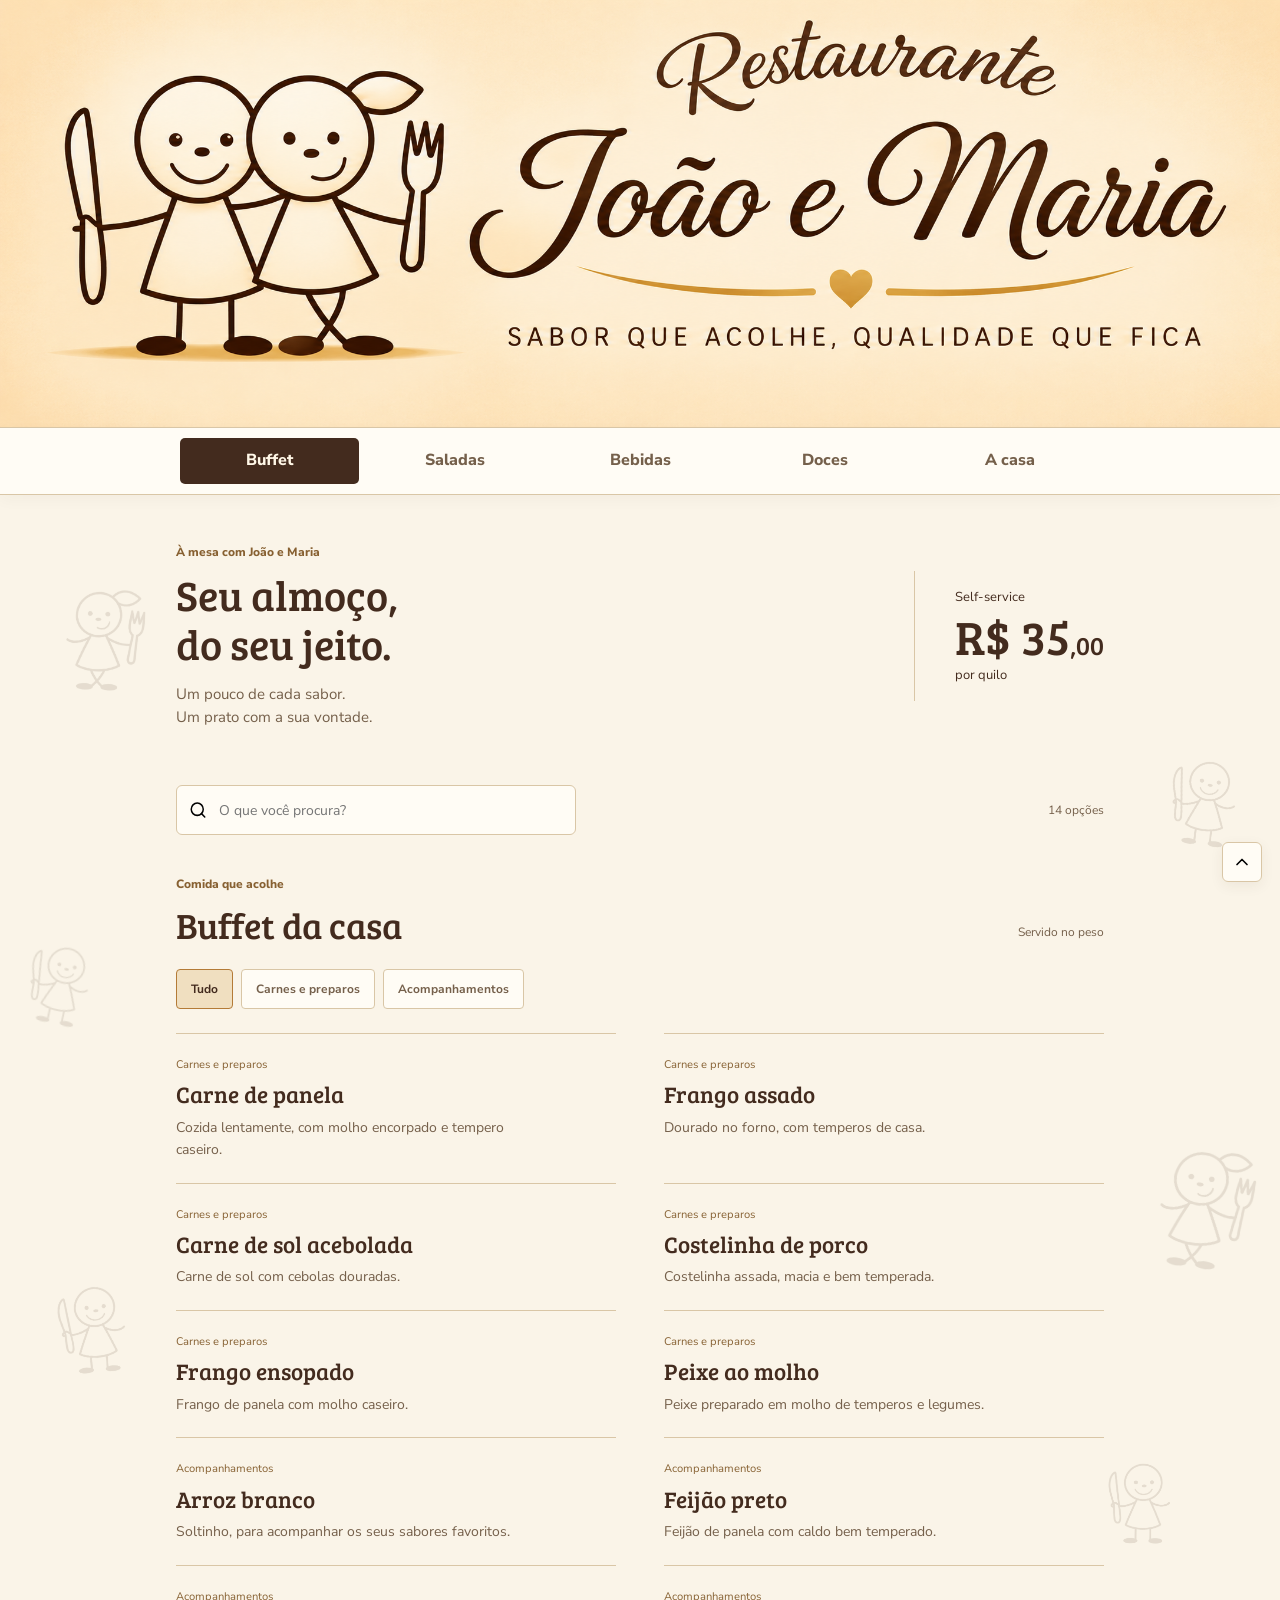
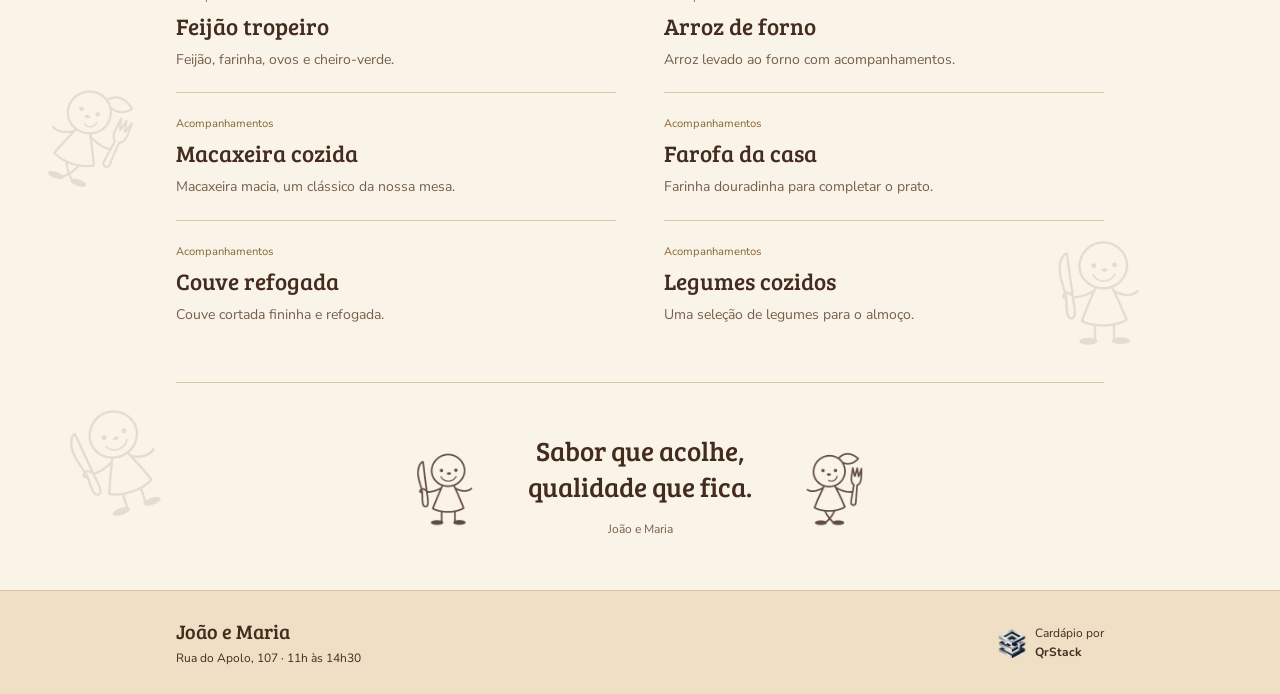
==== index.html @ 661ddd2e "Replace badge hero with full-bleed horizontal brand artwork" ====
<!doctype html>
<html lang="pt-BR">
<head>
  <meta charset="UTF-8"><meta name="viewport" content="width=device-width, initial-scale=1">
  <meta name="theme-color" content="#f6e8ce"><meta name="robots" content="noindex,nofollow">
  <title>João e Maria · Cardápio</title>
  <meta name="description" content="Restaurante João e Maria. Self-service por quilo na Rua do Apolo, 107. Das 11h às 14h30.">
  <link rel="preconnect" href="https://fonts.googleapis.com"><link rel="preconnect" href="https://fonts.gstatic.com" crossorigin>
  <link href="https://fonts.googleapis.com/css2?family=Bree+Serif&family=Nunito+Sans:wght@400;600;700;800&display=swap" rel="stylesheet">
  <link rel="stylesheet" href="styles.css?v=3"><script src="script.js?v=2" defer></script>
</head>
<body>
  <a class="skip" href="#menu">Ir para o cardápio</a>
  <div id="characters" aria-hidden="true"></div>
  <header class="hero" id="inicio">
    <img class="hero-logo" src="assets/hero-horizontal.png" alt="Restaurante João e Maria — Sabor que acolhe, qualidade que fica" width="2172" height="724" fetchpriority="high">
    <h1 class="sr-only">Restaurante João e Maria</h1>
  </header>
  <nav class="menu-nav" aria-label="Cardápio"><div class="nav-inner" role="tablist" aria-label="Categorias">
    <button id="tab-buffet" role="tab" aria-selected="true" aria-controls="panel-buffet" data-tab="buffet">Buffet</button>
    <button id="tab-saladas" role="tab" aria-selected="false" aria-controls="panel-saladas" tabindex="-1" data-tab="saladas">Saladas</button>
    <button id="tab-bebidas" role="tab" aria-selected="false" aria-controls="panel-bebidas" tabindex="-1" data-tab="bebidas">Bebidas</button>
    <button id="tab-doces" role="tab" aria-selected="false" aria-controls="panel-doces" tabindex="-1" data-tab="doces">Doces</button>
    <button id="tab-casa" role="tab" aria-selected="false" aria-controls="panel-casa" tabindex="-1" data-tab="casa">A casa</button>
  </div></nav>
  <main id="menu" tabindex="-1">
    <div class="menu-intro"><div><p class="small-label">À mesa com João e Maria</p><h2>Seu almoço,<br>do seu jeito.</h2><p>Um pouco de cada sabor.<br>Um prato com a sua vontade.</p></div><div class="price"><span>Self-service</span><strong>R$ 35<span>,00</span></strong><span>por quilo</span></div></div>
    <div class="search-row"><label class="search"><img src="assets/icons/search.svg" alt="" width="20" height="20"><input id="search" type="search" placeholder="O que você procura?" aria-label="Buscar pratos no cardápio" autocomplete="off"><button id="clear-search" aria-label="Limpar busca" title="Limpar busca" hidden><img src="assets/icons/x.svg" alt="" width="18" height="18"></button></label><span id="result-count" aria-live="polite"></span></div>
    <section class="menu-panel" id="panel-buffet" role="tabpanel" aria-labelledby="tab-buffet"><div class="section-heading"><div><p class="small-label">Comida que acolhe</p><h2>Buffet da casa</h2></div><span class="section-note">Servido no peso</span></div><div class="filter-group" aria-label="Filtrar buffet"><button data-filter="all" aria-pressed="true">Tudo</button><button data-filter="Carnes e preparos" aria-pressed="false">Carnes e preparos</button><button data-filter="Acompanhamentos" aria-pressed="false">Acompanhamentos</button></div><div class="dish-list" data-list="buffet"></div></section>
    <section class="menu-panel" id="panel-saladas" role="tabpanel" aria-labelledby="tab-saladas" hidden><div class="section-heading"><div><p class="small-label">Cor no seu prato</p><h2>Saladas & frescor</h2></div><span class="section-note">Servidas no peso</span></div><div class="dish-list" data-list="saladas"></div></section>
    <section class="menu-panel" id="panel-bebidas" role="tabpanel" aria-labelledby="tab-bebidas" hidden><div class="section-heading"><div><p class="small-label">Para acompanhar</p><h2>Um gole de pausa</h2></div><span class="section-note">Valores sob consulta</span></div><div class="dish-list" data-list="bebidas"></div></section>
    <section class="menu-panel" id="panel-doces" role="tabpanel" aria-labelledby="tab-doces" hidden><div class="section-heading"><div><p class="small-label">Mais um pouquinho</p><h2>Final feliz</h2></div><span class="section-note">Valores sob consulta</span></div><div class="dish-list" data-list="doces"></div></section>
    <section class="menu-panel house" id="panel-casa" role="tabpanel" aria-labelledby="tab-casa" hidden><p class="small-label">Esperamos você</p><h2>Tem lugar à mesa.</h2><dl><div><dt>Onde estamos</dt><dd>Rua do Apolo, 107</dd></div><div><dt>Horário de funcionamento</dt><dd>11h às 14h30</dd></div><div><dt>Como servimos</dt><dd>Self-service por quilo</dd></div></dl><p class="house-note">Em caso de alergias ou restrições alimentares, consulte a equipe sobre os ingredientes e o preparo.</p><button class="address-copy" id="copy-address"><img src="assets/icons/copy.svg" alt="" width="18" height="18">Copiar endereço</button><span id="copy-status" role="status"></span></section>
    <p id="empty" hidden role="status">Não encontramos esse item. Tente outro nome ou outra categoria.</p>
    <aside class="closing"><span class="character joao" aria-hidden="true"></span><div><p>Sabor que acolhe,<br>qualidade que fica.</p><span>João e Maria</span></div><span class="character maria" aria-hidden="true"></span></aside>
  </main>
  <footer><div><strong>João e Maria</strong><span>Rua do Apolo, 107 · 11h às 14h30</span></div><a href="https://btcsolucoes.github.io/qrstack-plataforma/" target="_blank" rel="noopener noreferrer" aria-label="Conheça a QrStack"><img src="assets/qrstack.png" alt="" width="30" height="30"><span>Cardápio por <b>QrStack</b></span></a></footer>
  <a href="#inicio" class="back-top" aria-label="Voltar ao início" title="Voltar ao início"><img src="assets/icons/chevron-down.svg" alt="" width="20" height="20"></a>
</body></html>
---- styles.css ----
:root{--paper:#faf4e8;--cream:#f6e8ce;--ink:#432b1e;--gold:#b47b37;--muted:#75604b;--line:#d9c6a6;--white:#fffcf5;--display:'Bree Serif',Georgia,serif;--body:'Nunito Sans',Arial,sans-serif}*{box-sizing:border-box;letter-spacing:0;min-width:0}html{scroll-behavior:smooth;scroll-padding-top:88px}body{margin:0;background:var(--paper);color:var(--ink);font:16px/1.55 var(--body);position:relative}button,input,a{-webkit-tap-highlight-color:transparent}button,input{font:inherit}button,a{touch-action:manipulation}button{cursor:pointer}a{color:inherit}button:focus-visible,a:focus-visible,input:focus-visible{outline:3px solid var(--gold);outline-offset:4px}::selection{background:#e4bd81;color:var(--ink)}[hidden]{display:none!important}.sr-only,.skip:not(:focus){position:absolute;width:1px;height:1px;overflow:hidden;clip-path:inset(50%)}.skip:focus{position:fixed;z-index:100;background:var(--white);padding:16px}.preview-note{position:relative;z-index:2;background:var(--ink);color:#fff4dd;text-align:center;padding:7px 16px;font-size:12px}.preview-note span{margin:0 6px}#characters{position:absolute;inset:0;overflow:hidden;pointer-events:none;z-index:0}.character{display:block;background-image:url('assets/personagens.png');background-size:200% 100%;background-repeat:no-repeat;aspect-ratio:1}.joao{background-position:left}.maria{background-position:right}.scattered{position:absolute;opacity:.105;transform:rotate(var(--rotation));width:var(--size)}.hero{position:relative;z-index:1;display:flex;flex-direction:column;align-items:center;text-align:center;padding:26px 20px 28px;min-height:540px;background:var(--cream)}.hero-label{font-size:12px;font-weight:800;margin:0 0 8px}.hero-logo{width:390px;height:auto;max-width:83vw;mix-blend-mode:multiply}.hero-details{display:flex;gap:16px;align-items:center;font-size:14px;font-weight:700;margin-top:10px}.hero-details i{width:4px;height:4px;background:var(--gold);border-radius:50%}.hero-link{display:flex;align-items:center;gap:8px;text-decoration:none;font-size:12px;margin-top:18px;color:var(--muted)}.menu-nav{position:sticky;top:0;z-index:20;background:var(--white);border-top:1px solid var(--line);border-bottom:1px solid var(--line);box-shadow:0 5px 14px #432b1e09}.nav-inner{max-width:960px;margin:auto;display:flex;gap:6px;padding:10px 20px;overflow:auto;scrollbar-width:none}.nav-inner button{flex:1;min-width:100px;min-height:46px;white-space:nowrap;border:0;background:none;color:var(--muted);border-radius:5px;font-weight:800;transition:background .18s,color .18s}.nav-inner button[aria-selected=true]{background:var(--ink);color:#fff7e7}.nav-inner button:hover:not([aria-selected=true]){background:#f1e2c9}main{position:relative;z-index:1;max-width:1000px;margin:auto;padding:0 36px}h2{font:36px/1.15 var(--display);margin:0}.small-label{font-size:12px;font-weight:800;color:#876031;margin:0 0 10px}.menu-intro{display:flex;align-items:center;justify-content:space-between;gap:30px;padding:48px 0 28px}.menu-intro h2{font-size:42px}.menu-intro p:last-child{font-size:15px;color:var(--muted);margin-bottom:0}.price{border-left:1px solid var(--line);padding:16px 0 16px 40px;display:flex;flex-direction:column;align-items:flex-start;flex-shrink:0}.price>span{font-size:13px}.price strong{font:48px/1.2 var(--display);white-space:nowrap}.price strong span{font-size:26px}.price small{font-size:11px;color:var(--muted);margin-top:8px;text-decoration:underline;text-decoration-color:#c5a981;text-underline-offset:4px}.availability{display:flex;gap:12px;align-items:center;padding:14px 0;border-block:1px solid var(--line);color:var(--muted)}.availability img{flex-shrink:0}.availability p{margin:0;font-size:13px;max-width:65ch}.search-row{display:flex;align-items:center;gap:16px;margin:28px 0 40px}.search{display:flex;align-items:center;gap:10px;border:1px solid var(--line);border-radius:6px;background:var(--white);padding:0 12px;width:min(100%,400px)}.search input{border:0;outline:0;background:none;width:100%;min-height:48px;color:var(--ink);font-size:14px}.search:focus-within{outline:2px solid var(--gold);outline-offset:2px}.search button{border:0;background:none;display:grid;place-items:center;width:32px;height:38px}.search-row>span{font-size:12px;color:var(--muted);margin-left:auto;white-space:nowrap}.section-heading{display:flex;align-items:flex-end;justify-content:space-between;gap:18px;margin-bottom:24px}.section-note{font-size:12px;color:var(--muted);padding-bottom:4px}.filter-group{display:flex;gap:8px;flex-wrap:wrap;margin-bottom:24px}.filter-group button{background:#fffcf5;border:1px solid var(--line);border-radius:4px;padding:8px 14px;min-height:40px;font-size:12px;color:var(--muted);font-weight:700}.filter-group button[aria-pressed=true]{border-color:var(--gold);background:#f0dfc0;color:var(--ink)}.dish-list{display:grid;grid-template-columns:repeat(2,minmax(0,1fr));column-gap:48px}.dish{padding:22px 0;border-top:1px solid var(--line);position:relative}.dish-group{font-size:11px;color:#886335;display:block;margin-bottom:7px}.dish h3{font:23px/1.25 var(--display);margin:0 0 8px}.dish p{font-size:14px;color:var(--muted);margin:0;max-width:44ch}.dish .item-price{font-size:11px;display:block;margin-top:10px;color:#886335}.menu-panel{min-height:220px}.house dl{margin:30px 0;display:grid;grid-template-columns:repeat(3,1fr);gap:24px}.house dt{font-size:12px;color:var(--muted)}.house dd{margin:6px 0 0;font:22px/1.3 var(--display)}.house-note{max-width:60ch;color:var(--muted);font-size:14px}.address-copy{display:inline-flex;align-items:center;gap:10px;background:var(--ink);color:var(--white);border:0;border-radius:5px;min-height:46px;padding:10px 18px}.address-copy img{filter:invert(1)}#copy-status{display:block;font-size:13px;margin-top:8px}#empty{padding:36px 0;color:var(--muted)}.closing{display:flex;justify-content:center;gap:30px;align-items:center;border-top:1px solid var(--line);padding:50px 0;margin-top:35px;text-align:center}.closing .character{width:100px;opacity:.75;flex-shrink:0}.closing p{font:27px/1.3 var(--display);margin:0 0 12px}.closing div>span{font-size:12px;color:var(--muted)}footer{position:relative;z-index:1;border-top:1px solid var(--line);background:#efe0c5;padding:26px max(24px,calc((100vw - 928px)/2));display:flex;align-items:center;justify-content:space-between;gap:20px;font-size:12px}footer>div{display:flex;flex-direction:column;gap:4px}footer strong{font:20px var(--display)}footer a{display:flex;align-items:center;gap:8px;text-decoration:none}footer a span{display:flex;flex-direction:column}.back-top{position:fixed;bottom:18px;right:18px;z-index:25;width:40px;height:40px;display:grid;place-items:center;background:var(--white);border:1px solid var(--line);border-radius:6px;box-shadow:0 4px 14px #432b1e10}.back-top img{transform:rotate(180deg)}
@media(min-width:1400px){.hero{padding-block:30px;min-height:560px}.hero-logo{width:410px}}
@media(max-width:650px){.preview-note{font-size:10px;padding:8px 12px}.preview-note span{margin:0 3px}.hero{min-height:0;padding:24px 14px}.hero-logo{width:300px;max-width:86vw}.hero-label{font-size:11px}.hero-details{gap:10px;font-size:12px}.hero-link{margin-top:14px}.nav-inner{padding:8px 12px;gap:2px}.nav-inner button{min-width:70px;font-size:12px;min-height:42px}.menu-nav{scroll-margin:0}main{padding:0 22px}.menu-intro{padding:32px 0 24px;gap:12px}.menu-intro h2{font-size:31px}.menu-intro p:last-child{font-size:12px}.small-label{font-size:10px}.price{padding-left:18px}.price strong{font-size:35px}.price strong span{font-size:20px}.price>span{font-size:11px}.price small{font-size:10px}.availability{gap:8px}.availability p{font-size:11px}.search-row{margin:22px 0 30px}.search-row>span{display:none}.search{width:100%}h2{font-size:29px}.section-heading{align-items:flex-start;flex-direction:column;gap:8px;margin-bottom:18px}.section-note{font-size:11px}.dish-list{grid-template-columns:1fr}.dish{padding:20px 0}.dish h3{font-size:23px}.dish p{font-size:13px;max-width:85%}.filter-group{gap:6px}.filter-group button{padding:7px 10px;font-size:11px}.closing{gap:6px;padding:35px 0}.closing .character{width:64px}.closing p{font-size:21px}.house dl{grid-template-columns:1fr;gap:22px}footer{padding:24px 22px 60px;align-items:flex-start;flex-direction:column;gap:22px}.scattered{opacity:.09}.back-top{right:12px;bottom:12px}}
.hero{width:100%;height:auto;min-height:0;padding:0;justify-content:center;background:var(--cream);aspect-ratio:3/1}
.hero-logo{display:block;width:100%;height:auto;max-width:none;object-fit:contain;aspect-ratio:3/1;mix-blend-mode:normal}
@media(max-width:650px){.hero{height:auto;aspect-ratio:3/1;padding:0}.hero-logo{width:100%;max-width:none;height:auto;min-height:0}}
@media(prefers-reduced-motion:reduce){html{scroll-behavior:auto}*{transition:none!important}}
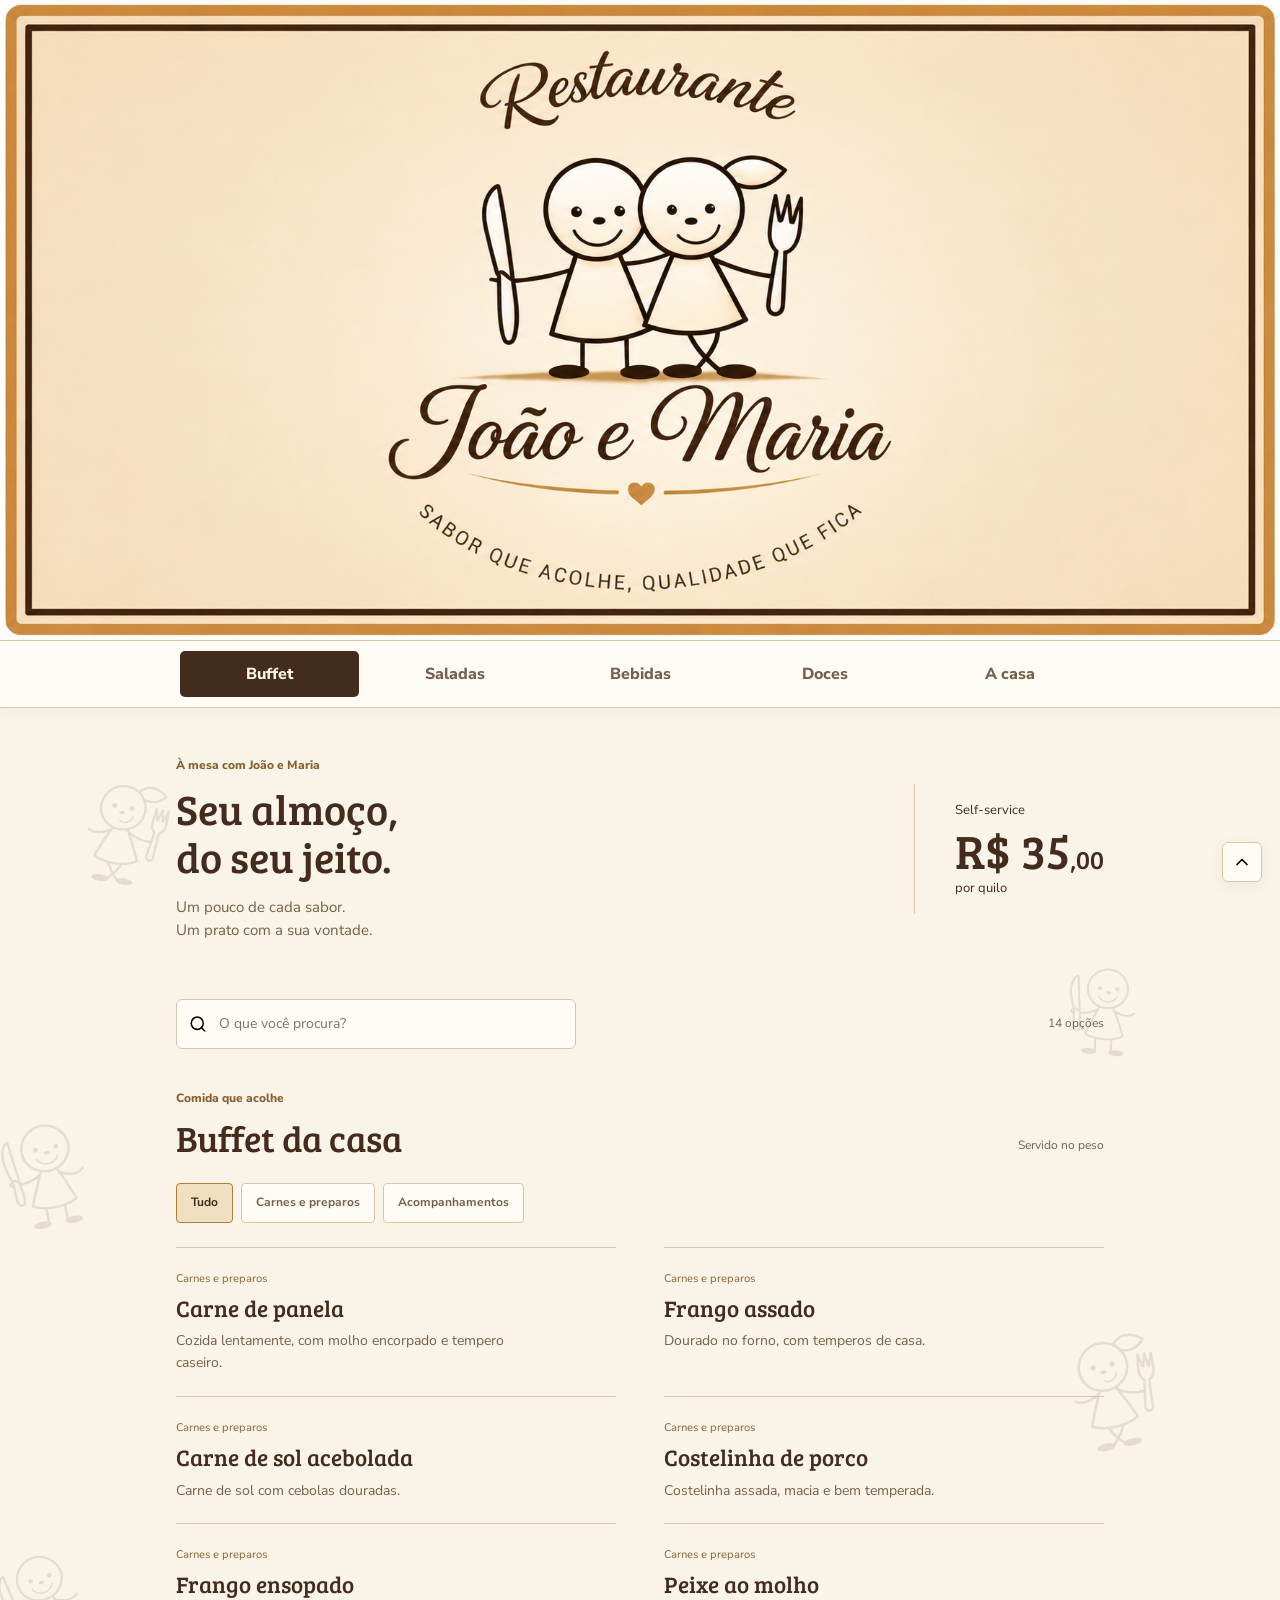
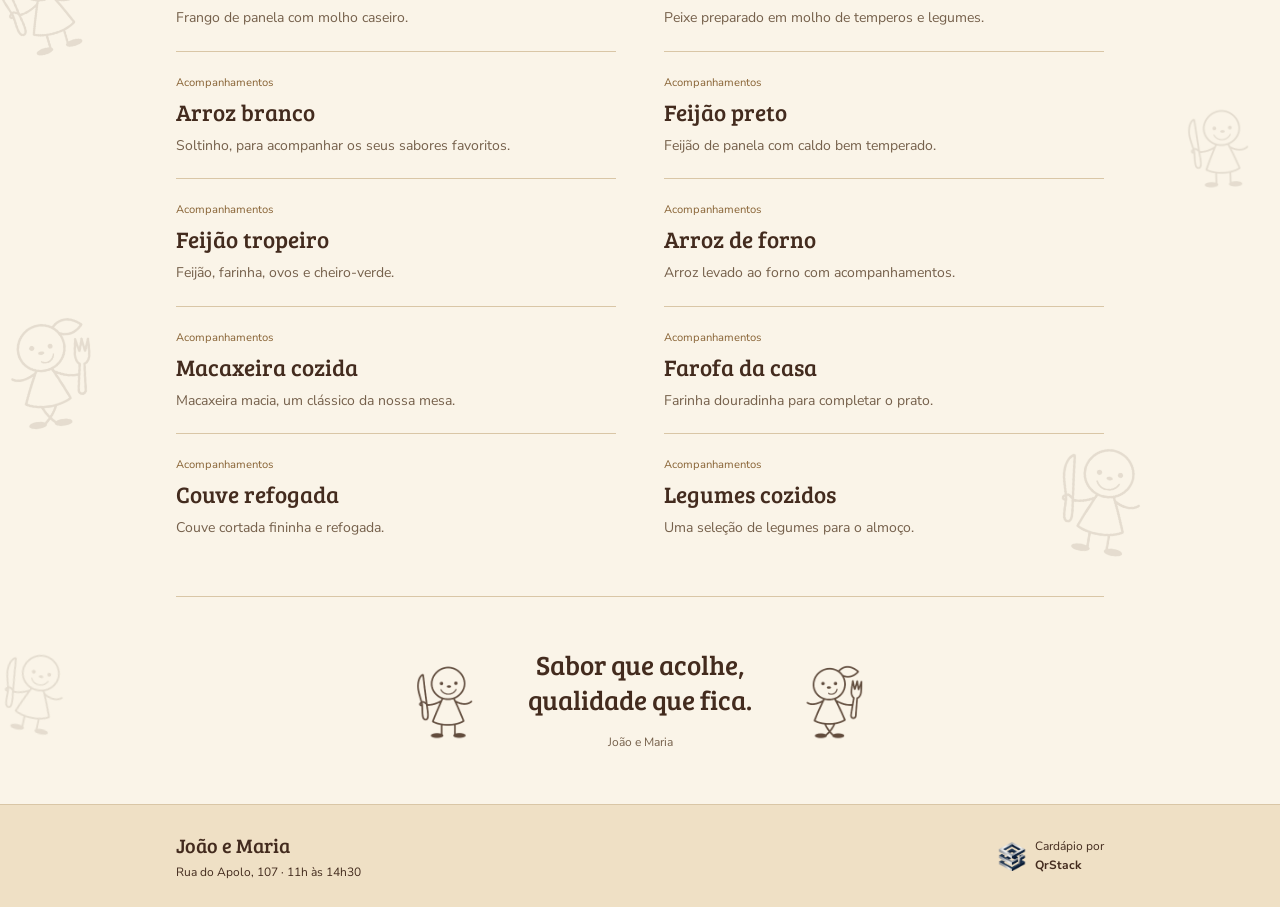
==== commit f4a8677e: "Use rectangular logo frame retaining stacked composition" ====
--- a/index.html
+++ b/index.html
@@ -7,13 +7,13 @@
   <meta name="description" content="Restaurante João e Maria. Self-service por quilo na Rua do Apolo, 107. Das 11h às 14h30.">
   <link rel="preconnect" href="https://fonts.googleapis.com"><link rel="preconnect" href="https://fonts.gstatic.com" crossorigin>
   <link href="https://fonts.googleapis.com/css2?family=Bree+Serif&family=Nunito+Sans:wght@400;600;700;800&display=swap" rel="stylesheet">
-  <link rel="stylesheet" href="styles.css?v=3"><script src="script.js?v=2" defer></script>
+  <link rel="stylesheet" href="styles.css?v=4"><script src="script.js?v=2" defer></script>
 </head>
 <body>
   <a class="skip" href="#menu">Ir para o cardápio</a>
   <div id="characters" aria-hidden="true"></div>
   <header class="hero" id="inicio">
-    <img class="hero-logo" src="assets/hero-horizontal.png" alt="Restaurante João e Maria — Sabor que acolhe, qualidade que fica" width="2172" height="724" fetchpriority="high">
+    <img class="hero-logo" src="assets/hero-retangular.png" alt="Restaurante João e Maria — Sabor que acolhe, qualidade que fica" width="1774" height="887" fetchpriority="high">
     <h1 class="sr-only">Restaurante João e Maria</h1>
   </header>
   <nav class="menu-nav" aria-label="Cardápio"><div class="nav-inner" role="tablist" aria-label="Categorias">
--- a/styles.css
+++ b/styles.css
@@ -1,7 +1,7 @@
 :root{--paper:#faf4e8;--cream:#f6e8ce;--ink:#432b1e;--gold:#b47b37;--muted:#75604b;--line:#d9c6a6;--white:#fffcf5;--display:'Bree Serif',Georgia,serif;--body:'Nunito Sans',Arial,sans-serif}*{box-sizing:border-box;letter-spacing:0;min-width:0}html{scroll-behavior:smooth;scroll-padding-top:88px}body{margin:0;background:var(--paper);color:var(--ink);font:16px/1.55 var(--body);position:relative}button,input,a{-webkit-tap-highlight-color:transparent}button,input{font:inherit}button,a{touch-action:manipulation}button{cursor:pointer}a{color:inherit}button:focus-visible,a:focus-visible,input:focus-visible{outline:3px solid var(--gold);outline-offset:4px}::selection{background:#e4bd81;color:var(--ink)}[hidden]{display:none!important}.sr-only,.skip:not(:focus){position:absolute;width:1px;height:1px;overflow:hidden;clip-path:inset(50%)}.skip:focus{position:fixed;z-index:100;background:var(--white);padding:16px}.preview-note{position:relative;z-index:2;background:var(--ink);color:#fff4dd;text-align:center;padding:7px 16px;font-size:12px}.preview-note span{margin:0 6px}#characters{position:absolute;inset:0;overflow:hidden;pointer-events:none;z-index:0}.character{display:block;background-image:url('assets/personagens.png');background-size:200% 100%;background-repeat:no-repeat;aspect-ratio:1}.joao{background-position:left}.maria{background-position:right}.scattered{position:absolute;opacity:.105;transform:rotate(var(--rotation));width:var(--size)}.hero{position:relative;z-index:1;display:flex;flex-direction:column;align-items:center;text-align:center;padding:26px 20px 28px;min-height:540px;background:var(--cream)}.hero-label{font-size:12px;font-weight:800;margin:0 0 8px}.hero-logo{width:390px;height:auto;max-width:83vw;mix-blend-mode:multiply}.hero-details{display:flex;gap:16px;align-items:center;font-size:14px;font-weight:700;margin-top:10px}.hero-details i{width:4px;height:4px;background:var(--gold);border-radius:50%}.hero-link{display:flex;align-items:center;gap:8px;text-decoration:none;font-size:12px;margin-top:18px;color:var(--muted)}.menu-nav{position:sticky;top:0;z-index:20;background:var(--white);border-top:1px solid var(--line);border-bottom:1px solid var(--line);box-shadow:0 5px 14px #432b1e09}.nav-inner{max-width:960px;margin:auto;display:flex;gap:6px;padding:10px 20px;overflow:auto;scrollbar-width:none}.nav-inner button{flex:1;min-width:100px;min-height:46px;white-space:nowrap;border:0;background:none;color:var(--muted);border-radius:5px;font-weight:800;transition:background .18s,color .18s}.nav-inner button[aria-selected=true]{background:var(--ink);color:#fff7e7}.nav-inner button:hover:not([aria-selected=true]){background:#f1e2c9}main{position:relative;z-index:1;max-width:1000px;margin:auto;padding:0 36px}h2{font:36px/1.15 var(--display);margin:0}.small-label{font-size:12px;font-weight:800;color:#876031;margin:0 0 10px}.menu-intro{display:flex;align-items:center;justify-content:space-between;gap:30px;padding:48px 0 28px}.menu-intro h2{font-size:42px}.menu-intro p:last-child{font-size:15px;color:var(--muted);margin-bottom:0}.price{border-left:1px solid var(--line);padding:16px 0 16px 40px;display:flex;flex-direction:column;align-items:flex-start;flex-shrink:0}.price>span{font-size:13px}.price strong{font:48px/1.2 var(--display);white-space:nowrap}.price strong span{font-size:26px}.price small{font-size:11px;color:var(--muted);margin-top:8px;text-decoration:underline;text-decoration-color:#c5a981;text-underline-offset:4px}.availability{display:flex;gap:12px;align-items:center;padding:14px 0;border-block:1px solid var(--line);color:var(--muted)}.availability img{flex-shrink:0}.availability p{margin:0;font-size:13px;max-width:65ch}.search-row{display:flex;align-items:center;gap:16px;margin:28px 0 40px}.search{display:flex;align-items:center;gap:10px;border:1px solid var(--line);border-radius:6px;background:var(--white);padding:0 12px;width:min(100%,400px)}.search input{border:0;outline:0;background:none;width:100%;min-height:48px;color:var(--ink);font-size:14px}.search:focus-within{outline:2px solid var(--gold);outline-offset:2px}.search button{border:0;background:none;display:grid;place-items:center;width:32px;height:38px}.search-row>span{font-size:12px;color:var(--muted);margin-left:auto;white-space:nowrap}.section-heading{display:flex;align-items:flex-end;justify-content:space-between;gap:18px;margin-bottom:24px}.section-note{font-size:12px;color:var(--muted);padding-bottom:4px}.filter-group{display:flex;gap:8px;flex-wrap:wrap;margin-bottom:24px}.filter-group button{background:#fffcf5;border:1px solid var(--line);border-radius:4px;padding:8px 14px;min-height:40px;font-size:12px;color:var(--muted);font-weight:700}.filter-group button[aria-pressed=true]{border-color:var(--gold);background:#f0dfc0;color:var(--ink)}.dish-list{display:grid;grid-template-columns:repeat(2,minmax(0,1fr));column-gap:48px}.dish{padding:22px 0;border-top:1px solid var(--line);position:relative}.dish-group{font-size:11px;color:#886335;display:block;margin-bottom:7px}.dish h3{font:23px/1.25 var(--display);margin:0 0 8px}.dish p{font-size:14px;color:var(--muted);margin:0;max-width:44ch}.dish .item-price{font-size:11px;display:block;margin-top:10px;color:#886335}.menu-panel{min-height:220px}.house dl{margin:30px 0;display:grid;grid-template-columns:repeat(3,1fr);gap:24px}.house dt{font-size:12px;color:var(--muted)}.house dd{margin:6px 0 0;font:22px/1.3 var(--display)}.house-note{max-width:60ch;color:var(--muted);font-size:14px}.address-copy{display:inline-flex;align-items:center;gap:10px;background:var(--ink);color:var(--white);border:0;border-radius:5px;min-height:46px;padding:10px 18px}.address-copy img{filter:invert(1)}#copy-status{display:block;font-size:13px;margin-top:8px}#empty{padding:36px 0;color:var(--muted)}.closing{display:flex;justify-content:center;gap:30px;align-items:center;border-top:1px solid var(--line);padding:50px 0;margin-top:35px;text-align:center}.closing .character{width:100px;opacity:.75;flex-shrink:0}.closing p{font:27px/1.3 var(--display);margin:0 0 12px}.closing div>span{font-size:12px;color:var(--muted)}footer{position:relative;z-index:1;border-top:1px solid var(--line);background:#efe0c5;padding:26px max(24px,calc((100vw - 928px)/2));display:flex;align-items:center;justify-content:space-between;gap:20px;font-size:12px}footer>div{display:flex;flex-direction:column;gap:4px}footer strong{font:20px var(--display)}footer a{display:flex;align-items:center;gap:8px;text-decoration:none}footer a span{display:flex;flex-direction:column}.back-top{position:fixed;bottom:18px;right:18px;z-index:25;width:40px;height:40px;display:grid;place-items:center;background:var(--white);border:1px solid var(--line);border-radius:6px;box-shadow:0 4px 14px #432b1e10}.back-top img{transform:rotate(180deg)}
 @media(min-width:1400px){.hero{padding-block:30px;min-height:560px}.hero-logo{width:410px}}
 @media(max-width:650px){.preview-note{font-size:10px;padding:8px 12px}.preview-note span{margin:0 3px}.hero{min-height:0;padding:24px 14px}.hero-logo{width:300px;max-width:86vw}.hero-label{font-size:11px}.hero-details{gap:10px;font-size:12px}.hero-link{margin-top:14px}.nav-inner{padding:8px 12px;gap:2px}.nav-inner button{min-width:70px;font-size:12px;min-height:42px}.menu-nav{scroll-margin:0}main{padding:0 22px}.menu-intro{padding:32px 0 24px;gap:12px}.menu-intro h2{font-size:31px}.menu-intro p:last-child{font-size:12px}.small-label{font-size:10px}.price{padding-left:18px}.price strong{font-size:35px}.price strong span{font-size:20px}.price>span{font-size:11px}.price small{font-size:10px}.availability{gap:8px}.availability p{font-size:11px}.search-row{margin:22px 0 30px}.search-row>span{display:none}.search{width:100%}h2{font-size:29px}.section-heading{align-items:flex-start;flex-direction:column;gap:8px;margin-bottom:18px}.section-note{font-size:11px}.dish-list{grid-template-columns:1fr}.dish{padding:20px 0}.dish h3{font-size:23px}.dish p{font-size:13px;max-width:85%}.filter-group{gap:6px}.filter-group button{padding:7px 10px;font-size:11px}.closing{gap:6px;padding:35px 0}.closing .character{width:64px}.closing p{font-size:21px}.house dl{grid-template-columns:1fr;gap:22px}footer{padding:24px 22px 60px;align-items:flex-start;flex-direction:column;gap:22px}.scattered{opacity:.09}.back-top{right:12px;bottom:12px}}
-.hero{width:100%;height:auto;min-height:0;padding:0;justify-content:center;background:var(--cream);aspect-ratio:3/1}
-.hero-logo{display:block;width:100%;height:auto;max-width:none;object-fit:contain;aspect-ratio:3/1;mix-blend-mode:normal}
-@media(max-width:650px){.hero{height:auto;aspect-ratio:3/1;padding:0}.hero-logo{width:100%;max-width:none;height:auto;min-height:0}}
+.hero{width:100%;height:auto;min-height:0;padding:0;justify-content:center;background:var(--cream);aspect-ratio:2/1}
+.hero-logo{display:block;width:100%;height:auto;max-width:none;object-fit:contain;aspect-ratio:2/1;mix-blend-mode:normal}
+@media(max-width:650px){.hero{height:auto;aspect-ratio:2/1;padding:0}.hero-logo{width:100%;max-width:none;height:auto;min-height:0}}
 @media(prefers-reduced-motion:reduce){html{scroll-behavior:auto}*{transition:none!important}}
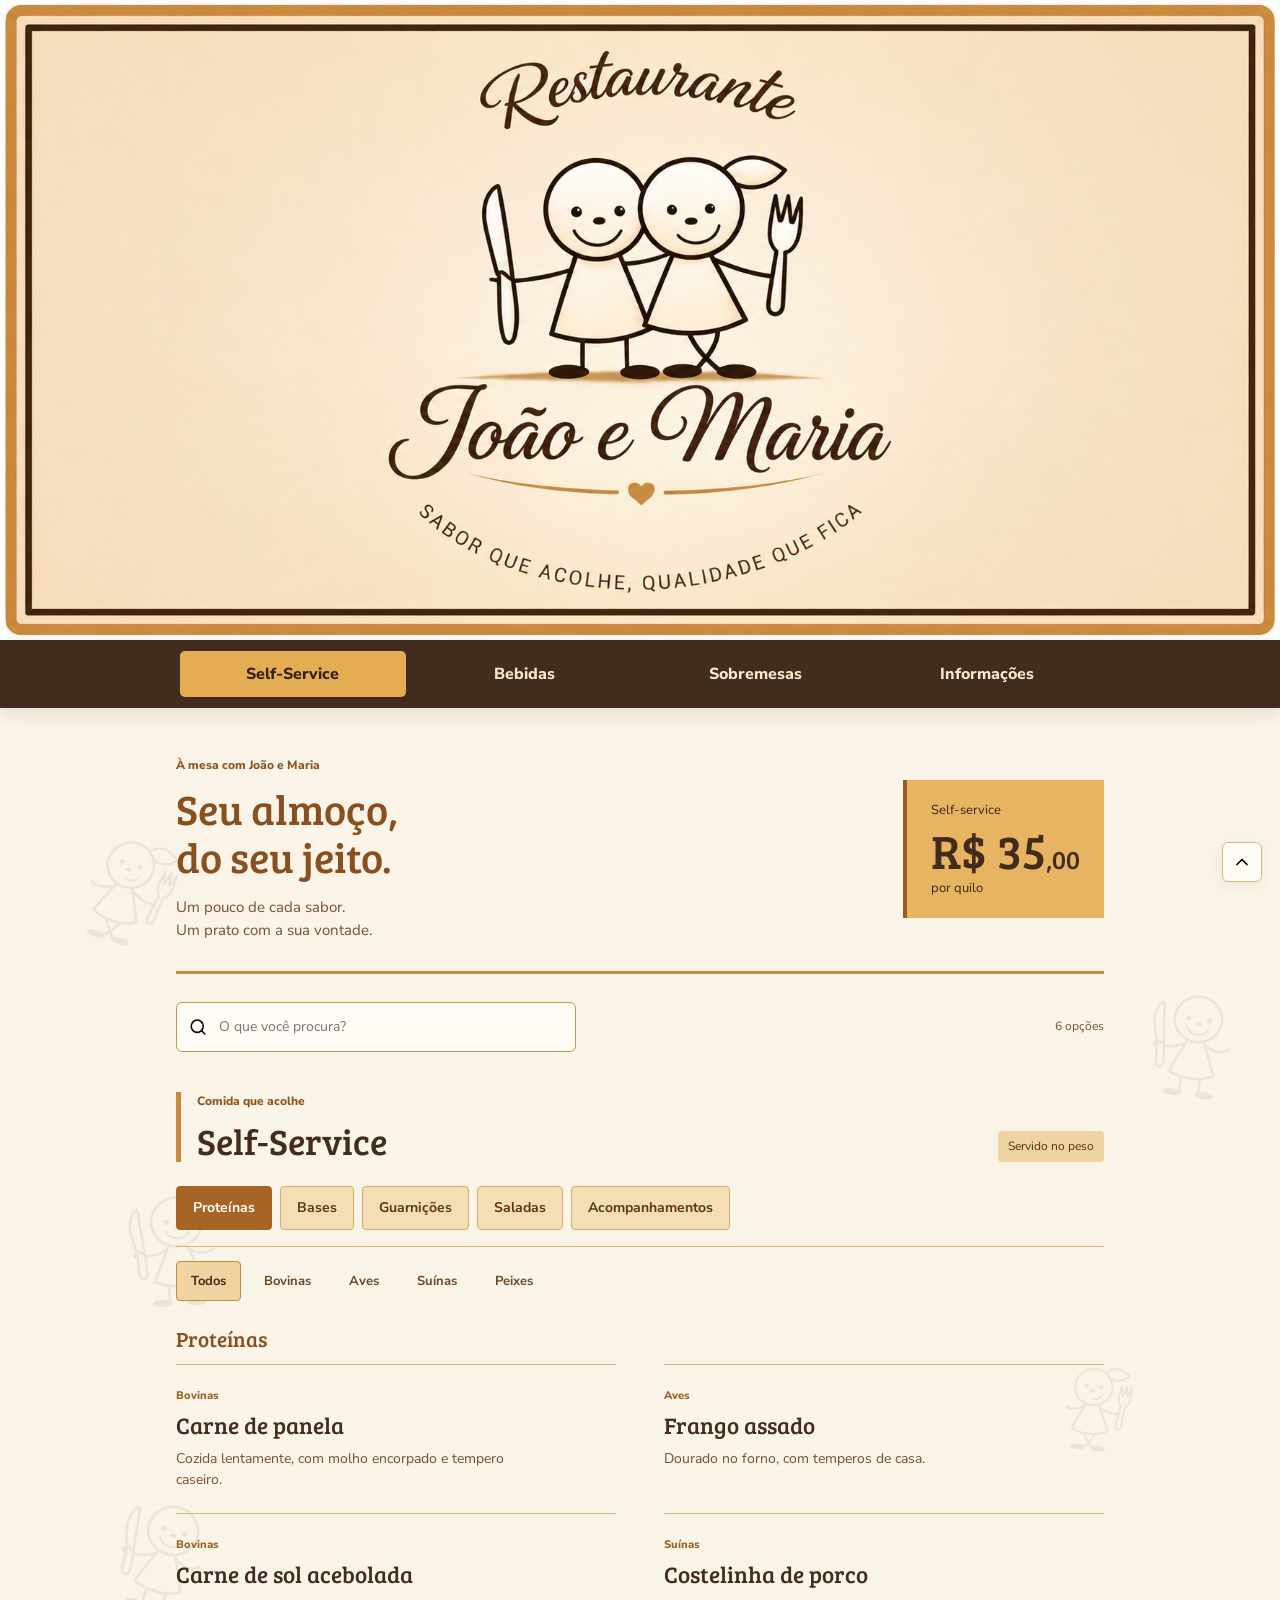
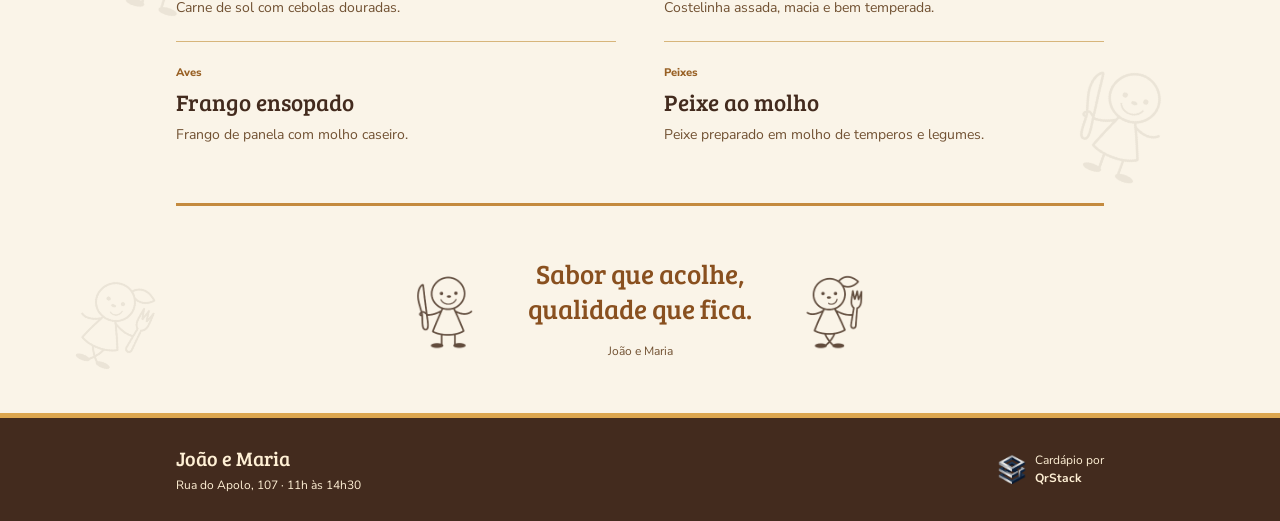
==== commit f8dfe180: "Organize self-service categories and strengthen brand colors" ====
--- a/index.html
+++ b/index.html
@@ -7,7 +7,7 @@
   <meta name="description" content="Restaurante João e Maria. Self-service por quilo na Rua do Apolo, 107. Das 11h às 14h30.">
   <link rel="preconnect" href="https://fonts.googleapis.com"><link rel="preconnect" href="https://fonts.gstatic.com" crossorigin>
   <link href="https://fonts.googleapis.com/css2?family=Bree+Serif&family=Nunito+Sans:wght@400;600;700;800&display=swap" rel="stylesheet">
-  <link rel="stylesheet" href="styles.css?v=4"><script src="script.js?v=2" defer></script>
+  <link rel="stylesheet" href="styles.css?v=5"><script src="script.js?v=5" defer></script>
 </head>
 <body>
   <a class="skip" href="#menu">Ir para o cardápio</a>
@@ -17,17 +17,15 @@
     <h1 class="sr-only">Restaurante João e Maria</h1>
   </header>
   <nav class="menu-nav" aria-label="Cardápio"><div class="nav-inner" role="tablist" aria-label="Categorias">
-    <button id="tab-buffet" role="tab" aria-selected="true" aria-controls="panel-buffet" data-tab="buffet">Buffet</button>
-    <button id="tab-saladas" role="tab" aria-selected="false" aria-controls="panel-saladas" tabindex="-1" data-tab="saladas">Saladas</button>
+    <button id="tab-buffet" role="tab" aria-selected="true" aria-controls="panel-buffet" data-tab="buffet">Self-Service</button>
     <button id="tab-bebidas" role="tab" aria-selected="false" aria-controls="panel-bebidas" tabindex="-1" data-tab="bebidas">Bebidas</button>
-    <button id="tab-doces" role="tab" aria-selected="false" aria-controls="panel-doces" tabindex="-1" data-tab="doces">Doces</button>
-    <button id="tab-casa" role="tab" aria-selected="false" aria-controls="panel-casa" tabindex="-1" data-tab="casa">A casa</button>
+    <button id="tab-doces" role="tab" aria-selected="false" aria-controls="panel-doces" tabindex="-1" data-tab="doces">Sobremesas</button>
+    <button id="tab-casa" role="tab" aria-selected="false" aria-controls="panel-casa" tabindex="-1" data-tab="casa">Informações</button>
   </div></nav>
   <main id="menu" tabindex="-1">
     <div class="menu-intro"><div><p class="small-label">À mesa com João e Maria</p><h2>Seu almoço,<br>do seu jeito.</h2><p>Um pouco de cada sabor.<br>Um prato com a sua vontade.</p></div><div class="price"><span>Self-service</span><strong>R$ 35<span>,00</span></strong><span>por quilo</span></div></div>
     <div class="search-row"><label class="search"><img src="assets/icons/search.svg" alt="" width="20" height="20"><input id="search" type="search" placeholder="O que você procura?" aria-label="Buscar pratos no cardápio" autocomplete="off"><button id="clear-search" aria-label="Limpar busca" title="Limpar busca" hidden><img src="assets/icons/x.svg" alt="" width="18" height="18"></button></label><span id="result-count" aria-live="polite"></span></div>
-    <section class="menu-panel" id="panel-buffet" role="tabpanel" aria-labelledby="tab-buffet"><div class="section-heading"><div><p class="small-label">Comida que acolhe</p><h2>Buffet da casa</h2></div><span class="section-note">Servido no peso</span></div><div class="filter-group" aria-label="Filtrar buffet"><button data-filter="all" aria-pressed="true">Tudo</button><button data-filter="Carnes e preparos" aria-pressed="false">Carnes e preparos</button><button data-filter="Acompanhamentos" aria-pressed="false">Acompanhamentos</button></div><div class="dish-list" data-list="buffet"></div></section>
-    <section class="menu-panel" id="panel-saladas" role="tabpanel" aria-labelledby="tab-saladas" hidden><div class="section-heading"><div><p class="small-label">Cor no seu prato</p><h2>Saladas & frescor</h2></div><span class="section-note">Servidas no peso</span></div><div class="dish-list" data-list="saladas"></div></section>
+    <section class="menu-panel" id="panel-buffet" role="tabpanel" aria-labelledby="tab-buffet"><div class="section-heading"><div><p class="small-label">Comida que acolhe</p><h2>Self-Service</h2></div><span class="section-note">Servido no peso</span></div><div class="filter-group categories" data-categories="buffet" role="group" aria-label="Categorias do self-service"></div><div class="filter-group subcategories" id="buffet-subcategories" role="group" aria-label="Tipos de pratos"></div><p class="selection-label" id="selection-label"></p><div class="dish-list" data-list="buffet"></div></section>
     <section class="menu-panel" id="panel-bebidas" role="tabpanel" aria-labelledby="tab-bebidas" hidden><div class="section-heading"><div><p class="small-label">Para acompanhar</p><h2>Um gole de pausa</h2></div><span class="section-note">Valores sob consulta</span></div><div class="dish-list" data-list="bebidas"></div></section>
     <section class="menu-panel" id="panel-doces" role="tabpanel" aria-labelledby="tab-doces" hidden><div class="section-heading"><div><p class="small-label">Mais um pouquinho</p><h2>Final feliz</h2></div><span class="section-note">Valores sob consulta</span></div><div class="dish-list" data-list="doces"></div></section>
     <section class="menu-panel house" id="panel-casa" role="tabpanel" aria-labelledby="tab-casa" hidden><p class="small-label">Esperamos você</p><h2>Tem lugar à mesa.</h2><dl><div><dt>Onde estamos</dt><dd>Rua do Apolo, 107</dd></div><div><dt>Horário de funcionamento</dt><dd>11h às 14h30</dd></div><div><dt>Como servimos</dt><dd>Self-service por quilo</dd></div></dl><p class="house-note">Em caso de alergias ou restrições alimentares, consulte a equipe sobre os ingredientes e o preparo.</p><button class="address-copy" id="copy-address"><img src="assets/icons/copy.svg" alt="" width="18" height="18">Copiar endereço</button><span id="copy-status" role="status"></span></section>
--- a/styles.css
+++ b/styles.css
@@ -4,4 +4,32 @@
 .hero{width:100%;height:auto;min-height:0;padding:0;justify-content:center;background:var(--cream);aspect-ratio:2/1}
 .hero-logo{display:block;width:100%;height:auto;max-width:none;object-fit:contain;aspect-ratio:2/1;mix-blend-mode:normal}
 @media(max-width:650px){.hero{height:auto;aspect-ratio:2/1;padding:0}.hero-logo{width:100%;max-width:none;height:auto;min-height:0}}
+/* Stronger brand accents, with the approved hero left unchanged. */
+:root{--gold:#bc792b;--line:#d7b57b;--muted:#715132}
+.menu-nav{background:#432b1e;border-color:#432b1e;box-shadow:0 5px 16px #432b1e20}
+.nav-inner button{color:#f9e8c9}
+.nav-inner button[aria-selected=true]{background:#e4ad54;color:#352012}
+.nav-inner button:hover:not([aria-selected=true]){background:#65422a;color:#fff}
+.menu-intro{position:relative;border-bottom:3px solid #c48a3e}
+.menu-intro h2{color:#89501f}
+.small-label{color:#8c541e}
+.price{background:#e7b561;border:0;border-left:4px solid #975b22;padding:20px 24px;color:#392417}
+.price strong{color:#432b1e}
+.section-heading{border-left:5px solid #c48a3e;padding-left:16px}
+.section-note{background:#efd3a0;color:#583319;padding:6px 10px;border-radius:4px}
+.categories{gap:8px;padding-bottom:16px;border-bottom:1px solid var(--line);margin-bottom:14px}
+.categories button{background:#f4deb5;border-color:#d5ad6d;color:#5a361b;font-size:14px;min-height:44px;padding:10px 16px}
+.categories button[aria-pressed=true]{background:#a66525;border-color:#a66525;color:#fff}
+.subcategories{margin-bottom:18px;gap:8px}
+.subcategories button{background:transparent;border-color:transparent;color:#6c4827;font-size:13px}
+.subcategories button[aria-pressed=true]{background:#efd3a0;border-color:#c48a3e;color:#432b1e}
+.selection-label{font:21px/1.3 var(--display);color:#89501f;margin:24px 0 12px}
+.dish{border-top-color:#d7b57b}
+.dish-group{color:#986024;font-weight:800}
+.search{border-color:#c9934c}
+.closing{border-top:3px solid #c48a3e}
+.closing p{color:#89501f}
+footer{background:#432b1e;color:#fff0d5;border-top:5px solid #dca64f}
+.scattered{opacity:.075}
+@media(max-width:650px){.nav-inner{padding:8px;gap:3px}.nav-inner button{min-width:0;font-size:11px;padding:8px 5px;flex:1}.price{padding:14px 12px;border-left-width:3px}.price strong{font-size:32px}.menu-intro{gap:14px}.categories{gap:7px}.categories button{font-size:12px;padding:9px 12px}.subcategories button{font-size:12px;padding:8px 10px}.selection-label{font-size:20px}.scattered{opacity:.065}}
 @media(prefers-reduced-motion:reduce){html{scroll-behavior:auto}*{transition:none!important}}
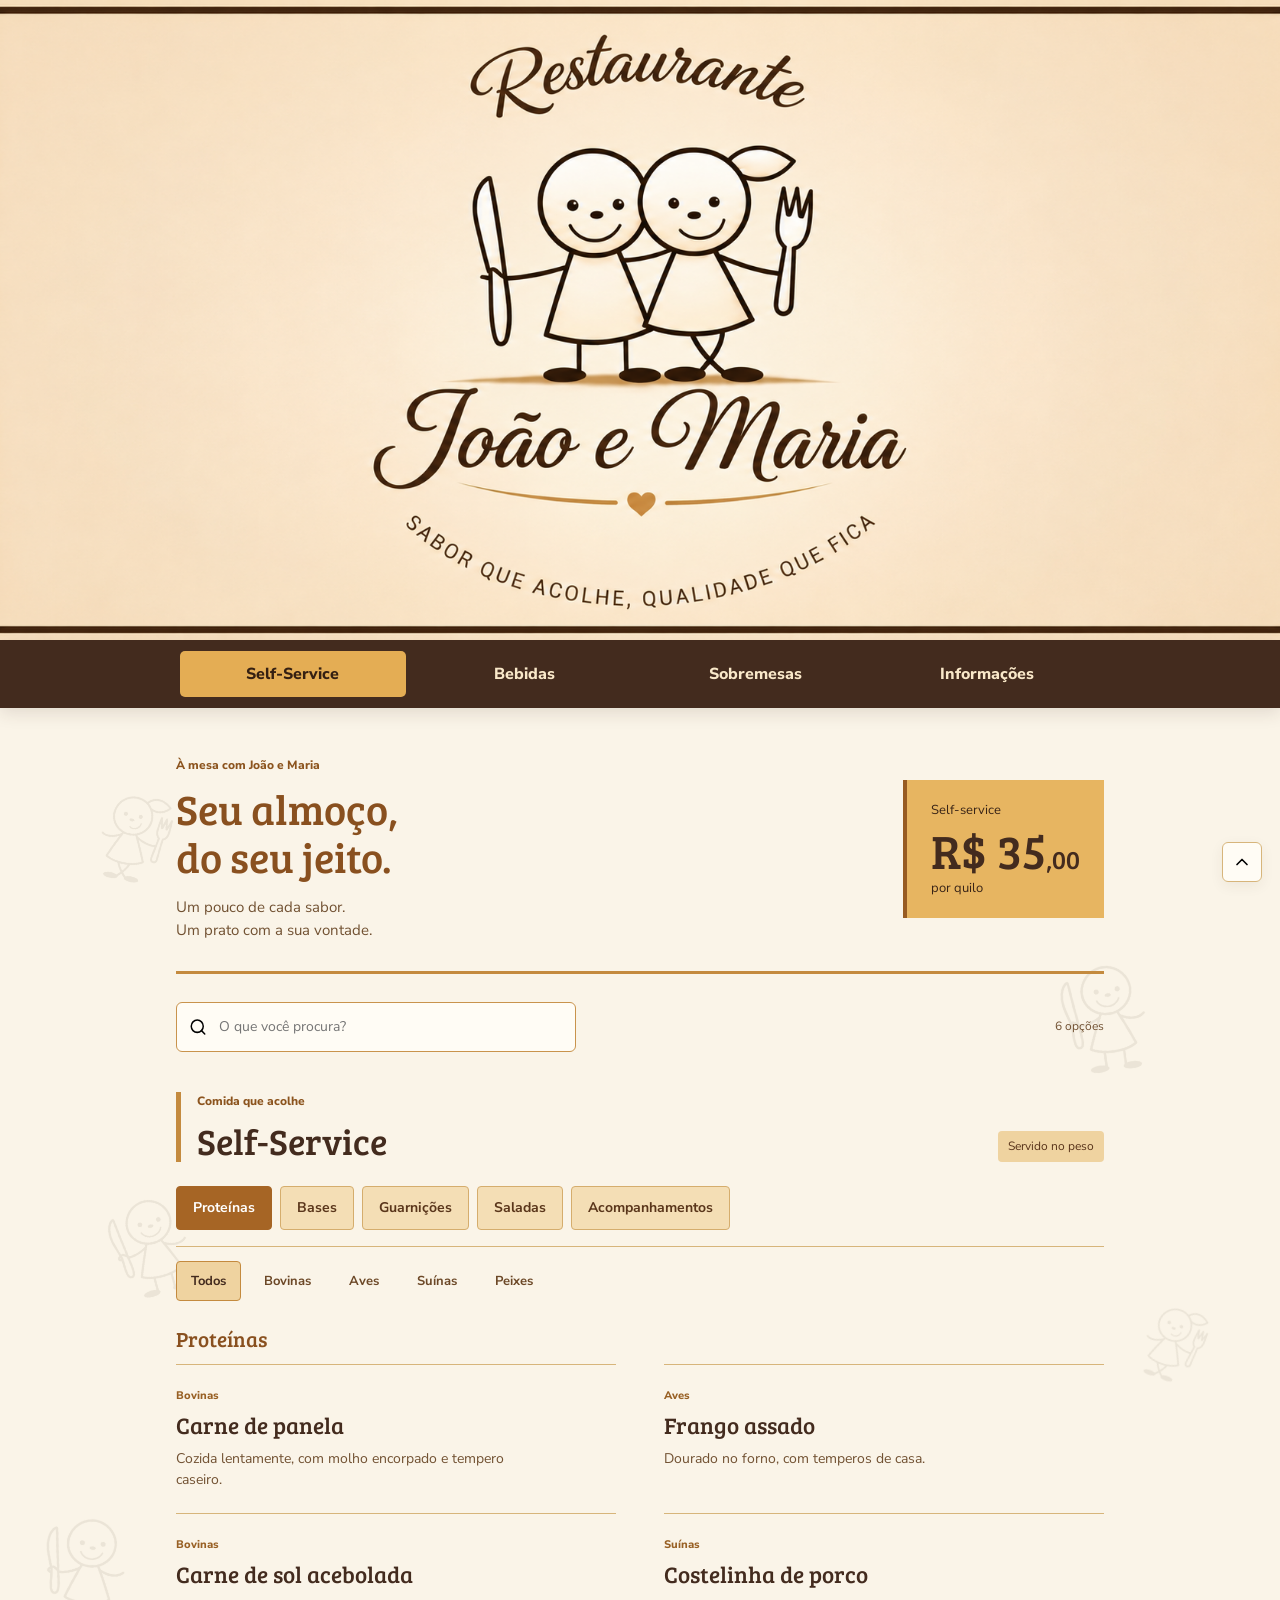
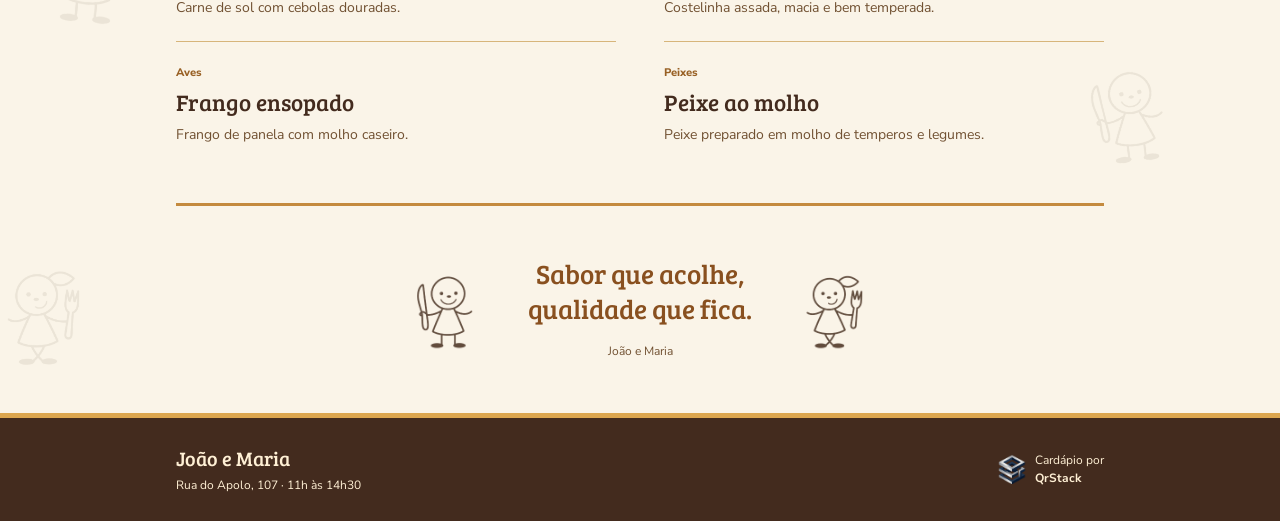
==== commit 4730ddf4: "Remove white hero corners and improve mobile framing" ====
--- a/index.html
+++ b/index.html
@@ -7,7 +7,7 @@
   <meta name="description" content="Restaurante João e Maria. Self-service por quilo na Rua do Apolo, 107. Das 11h às 14h30.">
   <link rel="preconnect" href="https://fonts.googleapis.com"><link rel="preconnect" href="https://fonts.gstatic.com" crossorigin>
   <link href="https://fonts.googleapis.com/css2?family=Bree+Serif&family=Nunito+Sans:wght@400;600;700;800&display=swap" rel="stylesheet">
-  <link rel="stylesheet" href="styles.css?v=5"><script src="script.js?v=5" defer></script>
+  <link rel="stylesheet" href="styles.css?v=6"><script src="script.js?v=5" defer></script>
 </head>
 <body>
   <a class="skip" href="#menu">Ir para o cardápio</a>
--- a/styles.css
+++ b/styles.css
@@ -1,9 +1,9 @@
 :root{--paper:#faf4e8;--cream:#f6e8ce;--ink:#432b1e;--gold:#b47b37;--muted:#75604b;--line:#d9c6a6;--white:#fffcf5;--display:'Bree Serif',Georgia,serif;--body:'Nunito Sans',Arial,sans-serif}*{box-sizing:border-box;letter-spacing:0;min-width:0}html{scroll-behavior:smooth;scroll-padding-top:88px}body{margin:0;background:var(--paper);color:var(--ink);font:16px/1.55 var(--body);position:relative}button,input,a{-webkit-tap-highlight-color:transparent}button,input{font:inherit}button,a{touch-action:manipulation}button{cursor:pointer}a{color:inherit}button:focus-visible,a:focus-visible,input:focus-visible{outline:3px solid var(--gold);outline-offset:4px}::selection{background:#e4bd81;color:var(--ink)}[hidden]{display:none!important}.sr-only,.skip:not(:focus){position:absolute;width:1px;height:1px;overflow:hidden;clip-path:inset(50%)}.skip:focus{position:fixed;z-index:100;background:var(--white);padding:16px}.preview-note{position:relative;z-index:2;background:var(--ink);color:#fff4dd;text-align:center;padding:7px 16px;font-size:12px}.preview-note span{margin:0 6px}#characters{position:absolute;inset:0;overflow:hidden;pointer-events:none;z-index:0}.character{display:block;background-image:url('assets/personagens.png');background-size:200% 100%;background-repeat:no-repeat;aspect-ratio:1}.joao{background-position:left}.maria{background-position:right}.scattered{position:absolute;opacity:.105;transform:rotate(var(--rotation));width:var(--size)}.hero{position:relative;z-index:1;display:flex;flex-direction:column;align-items:center;text-align:center;padding:26px 20px 28px;min-height:540px;background:var(--cream)}.hero-label{font-size:12px;font-weight:800;margin:0 0 8px}.hero-logo{width:390px;height:auto;max-width:83vw;mix-blend-mode:multiply}.hero-details{display:flex;gap:16px;align-items:center;font-size:14px;font-weight:700;margin-top:10px}.hero-details i{width:4px;height:4px;background:var(--gold);border-radius:50%}.hero-link{display:flex;align-items:center;gap:8px;text-decoration:none;font-size:12px;margin-top:18px;color:var(--muted)}.menu-nav{position:sticky;top:0;z-index:20;background:var(--white);border-top:1px solid var(--line);border-bottom:1px solid var(--line);box-shadow:0 5px 14px #432b1e09}.nav-inner{max-width:960px;margin:auto;display:flex;gap:6px;padding:10px 20px;overflow:auto;scrollbar-width:none}.nav-inner button{flex:1;min-width:100px;min-height:46px;white-space:nowrap;border:0;background:none;color:var(--muted);border-radius:5px;font-weight:800;transition:background .18s,color .18s}.nav-inner button[aria-selected=true]{background:var(--ink);color:#fff7e7}.nav-inner button:hover:not([aria-selected=true]){background:#f1e2c9}main{position:relative;z-index:1;max-width:1000px;margin:auto;padding:0 36px}h2{font:36px/1.15 var(--display);margin:0}.small-label{font-size:12px;font-weight:800;color:#876031;margin:0 0 10px}.menu-intro{display:flex;align-items:center;justify-content:space-between;gap:30px;padding:48px 0 28px}.menu-intro h2{font-size:42px}.menu-intro p:last-child{font-size:15px;color:var(--muted);margin-bottom:0}.price{border-left:1px solid var(--line);padding:16px 0 16px 40px;display:flex;flex-direction:column;align-items:flex-start;flex-shrink:0}.price>span{font-size:13px}.price strong{font:48px/1.2 var(--display);white-space:nowrap}.price strong span{font-size:26px}.price small{font-size:11px;color:var(--muted);margin-top:8px;text-decoration:underline;text-decoration-color:#c5a981;text-underline-offset:4px}.availability{display:flex;gap:12px;align-items:center;padding:14px 0;border-block:1px solid var(--line);color:var(--muted)}.availability img{flex-shrink:0}.availability p{margin:0;font-size:13px;max-width:65ch}.search-row{display:flex;align-items:center;gap:16px;margin:28px 0 40px}.search{display:flex;align-items:center;gap:10px;border:1px solid var(--line);border-radius:6px;background:var(--white);padding:0 12px;width:min(100%,400px)}.search input{border:0;outline:0;background:none;width:100%;min-height:48px;color:var(--ink);font-size:14px}.search:focus-within{outline:2px solid var(--gold);outline-offset:2px}.search button{border:0;background:none;display:grid;place-items:center;width:32px;height:38px}.search-row>span{font-size:12px;color:var(--muted);margin-left:auto;white-space:nowrap}.section-heading{display:flex;align-items:flex-end;justify-content:space-between;gap:18px;margin-bottom:24px}.section-note{font-size:12px;color:var(--muted);padding-bottom:4px}.filter-group{display:flex;gap:8px;flex-wrap:wrap;margin-bottom:24px}.filter-group button{background:#fffcf5;border:1px solid var(--line);border-radius:4px;padding:8px 14px;min-height:40px;font-size:12px;color:var(--muted);font-weight:700}.filter-group button[aria-pressed=true]{border-color:var(--gold);background:#f0dfc0;color:var(--ink)}.dish-list{display:grid;grid-template-columns:repeat(2,minmax(0,1fr));column-gap:48px}.dish{padding:22px 0;border-top:1px solid var(--line);position:relative}.dish-group{font-size:11px;color:#886335;display:block;margin-bottom:7px}.dish h3{font:23px/1.25 var(--display);margin:0 0 8px}.dish p{font-size:14px;color:var(--muted);margin:0;max-width:44ch}.dish .item-price{font-size:11px;display:block;margin-top:10px;color:#886335}.menu-panel{min-height:220px}.house dl{margin:30px 0;display:grid;grid-template-columns:repeat(3,1fr);gap:24px}.house dt{font-size:12px;color:var(--muted)}.house dd{margin:6px 0 0;font:22px/1.3 var(--display)}.house-note{max-width:60ch;color:var(--muted);font-size:14px}.address-copy{display:inline-flex;align-items:center;gap:10px;background:var(--ink);color:var(--white);border:0;border-radius:5px;min-height:46px;padding:10px 18px}.address-copy img{filter:invert(1)}#copy-status{display:block;font-size:13px;margin-top:8px}#empty{padding:36px 0;color:var(--muted)}.closing{display:flex;justify-content:center;gap:30px;align-items:center;border-top:1px solid var(--line);padding:50px 0;margin-top:35px;text-align:center}.closing .character{width:100px;opacity:.75;flex-shrink:0}.closing p{font:27px/1.3 var(--display);margin:0 0 12px}.closing div>span{font-size:12px;color:var(--muted)}footer{position:relative;z-index:1;border-top:1px solid var(--line);background:#efe0c5;padding:26px max(24px,calc((100vw - 928px)/2));display:flex;align-items:center;justify-content:space-between;gap:20px;font-size:12px}footer>div{display:flex;flex-direction:column;gap:4px}footer strong{font:20px var(--display)}footer a{display:flex;align-items:center;gap:8px;text-decoration:none}footer a span{display:flex;flex-direction:column}.back-top{position:fixed;bottom:18px;right:18px;z-index:25;width:40px;height:40px;display:grid;place-items:center;background:var(--white);border:1px solid var(--line);border-radius:6px;box-shadow:0 4px 14px #432b1e10}.back-top img{transform:rotate(180deg)}
 @media(min-width:1400px){.hero{padding-block:30px;min-height:560px}.hero-logo{width:410px}}
 @media(max-width:650px){.preview-note{font-size:10px;padding:8px 12px}.preview-note span{margin:0 3px}.hero{min-height:0;padding:24px 14px}.hero-logo{width:300px;max-width:86vw}.hero-label{font-size:11px}.hero-details{gap:10px;font-size:12px}.hero-link{margin-top:14px}.nav-inner{padding:8px 12px;gap:2px}.nav-inner button{min-width:70px;font-size:12px;min-height:42px}.menu-nav{scroll-margin:0}main{padding:0 22px}.menu-intro{padding:32px 0 24px;gap:12px}.menu-intro h2{font-size:31px}.menu-intro p:last-child{font-size:12px}.small-label{font-size:10px}.price{padding-left:18px}.price strong{font-size:35px}.price strong span{font-size:20px}.price>span{font-size:11px}.price small{font-size:10px}.availability{gap:8px}.availability p{font-size:11px}.search-row{margin:22px 0 30px}.search-row>span{display:none}.search{width:100%}h2{font-size:29px}.section-heading{align-items:flex-start;flex-direction:column;gap:8px;margin-bottom:18px}.section-note{font-size:11px}.dish-list{grid-template-columns:1fr}.dish{padding:20px 0}.dish h3{font-size:23px}.dish p{font-size:13px;max-width:85%}.filter-group{gap:6px}.filter-group button{padding:7px 10px;font-size:11px}.closing{gap:6px;padding:35px 0}.closing .character{width:64px}.closing p{font-size:21px}.house dl{grid-template-columns:1fr;gap:22px}footer{padding:24px 22px 60px;align-items:flex-start;flex-direction:column;gap:22px}.scattered{opacity:.09}.back-top{right:12px;bottom:12px}}
-.hero{width:100%;height:auto;min-height:0;padding:0;justify-content:center;background:var(--cream);aspect-ratio:2/1}
-.hero-logo{display:block;width:100%;height:auto;max-width:none;object-fit:contain;aspect-ratio:2/1;mix-blend-mode:normal}
-@media(max-width:650px){.hero{height:auto;aspect-ratio:2/1;padding:0}.hero-logo{width:100%;max-width:none;height:auto;min-height:0}}
+.hero{width:100%;height:auto;min-height:0;padding:0;justify-content:center;background:var(--cream);aspect-ratio:2/1;overflow:hidden;border-radius:0}
+.hero-logo{position:absolute;inset:0;display:block;width:100%;height:100%;max-width:none;object-fit:cover;mix-blend-mode:normal;transform:scale(1.06)}
+@media(max-width:650px){.hero{height:auto;aspect-ratio:1.15;padding:0}.hero-logo{width:100%;max-width:none;height:100%;min-height:0}}
 /* Stronger brand accents, with the approved hero left unchanged. */
 :root{--gold:#bc792b;--line:#d7b57b;--muted:#715132}
 .menu-nav{background:#432b1e;border-color:#432b1e;box-shadow:0 5px 16px #432b1e20}
@@ -32,4 +32,5 @@
 footer{background:#432b1e;color:#fff0d5;border-top:5px solid #dca64f}
 .scattered{opacity:.075}
 @media(max-width:650px){.nav-inner{padding:8px;gap:3px}.nav-inner button{min-width:0;font-size:11px;padding:8px 5px;flex:1}.price{padding:14px 12px;border-left-width:3px}.price strong{font-size:32px}.menu-intro{gap:14px}.categories{gap:7px}.categories button{font-size:12px;padding:9px 12px}.subcategories button{font-size:12px;padding:8px 10px}.selection-label{font-size:20px}.scattered{opacity:.065}}
+@media(max-width:650px){main{padding-inline:16px}.nav-inner{padding:8px 6px}.nav-inner button{min-height:48px;font-size:12px;white-space:normal;line-height:1.25}.search input{font-size:16px}.search button{width:44px;height:44px;flex-shrink:0}.subcategories button{min-height:44px}.dish p{max-width:100%;font-size:14px}.back-top{width:44px;height:44px;bottom:max(12px,env(safe-area-inset-bottom))}.menu-intro h2{font-size:28px}.closing .character{width:54px}}
 @media(prefers-reduced-motion:reduce){html{scroll-behavior:auto}*{transition:none!important}}
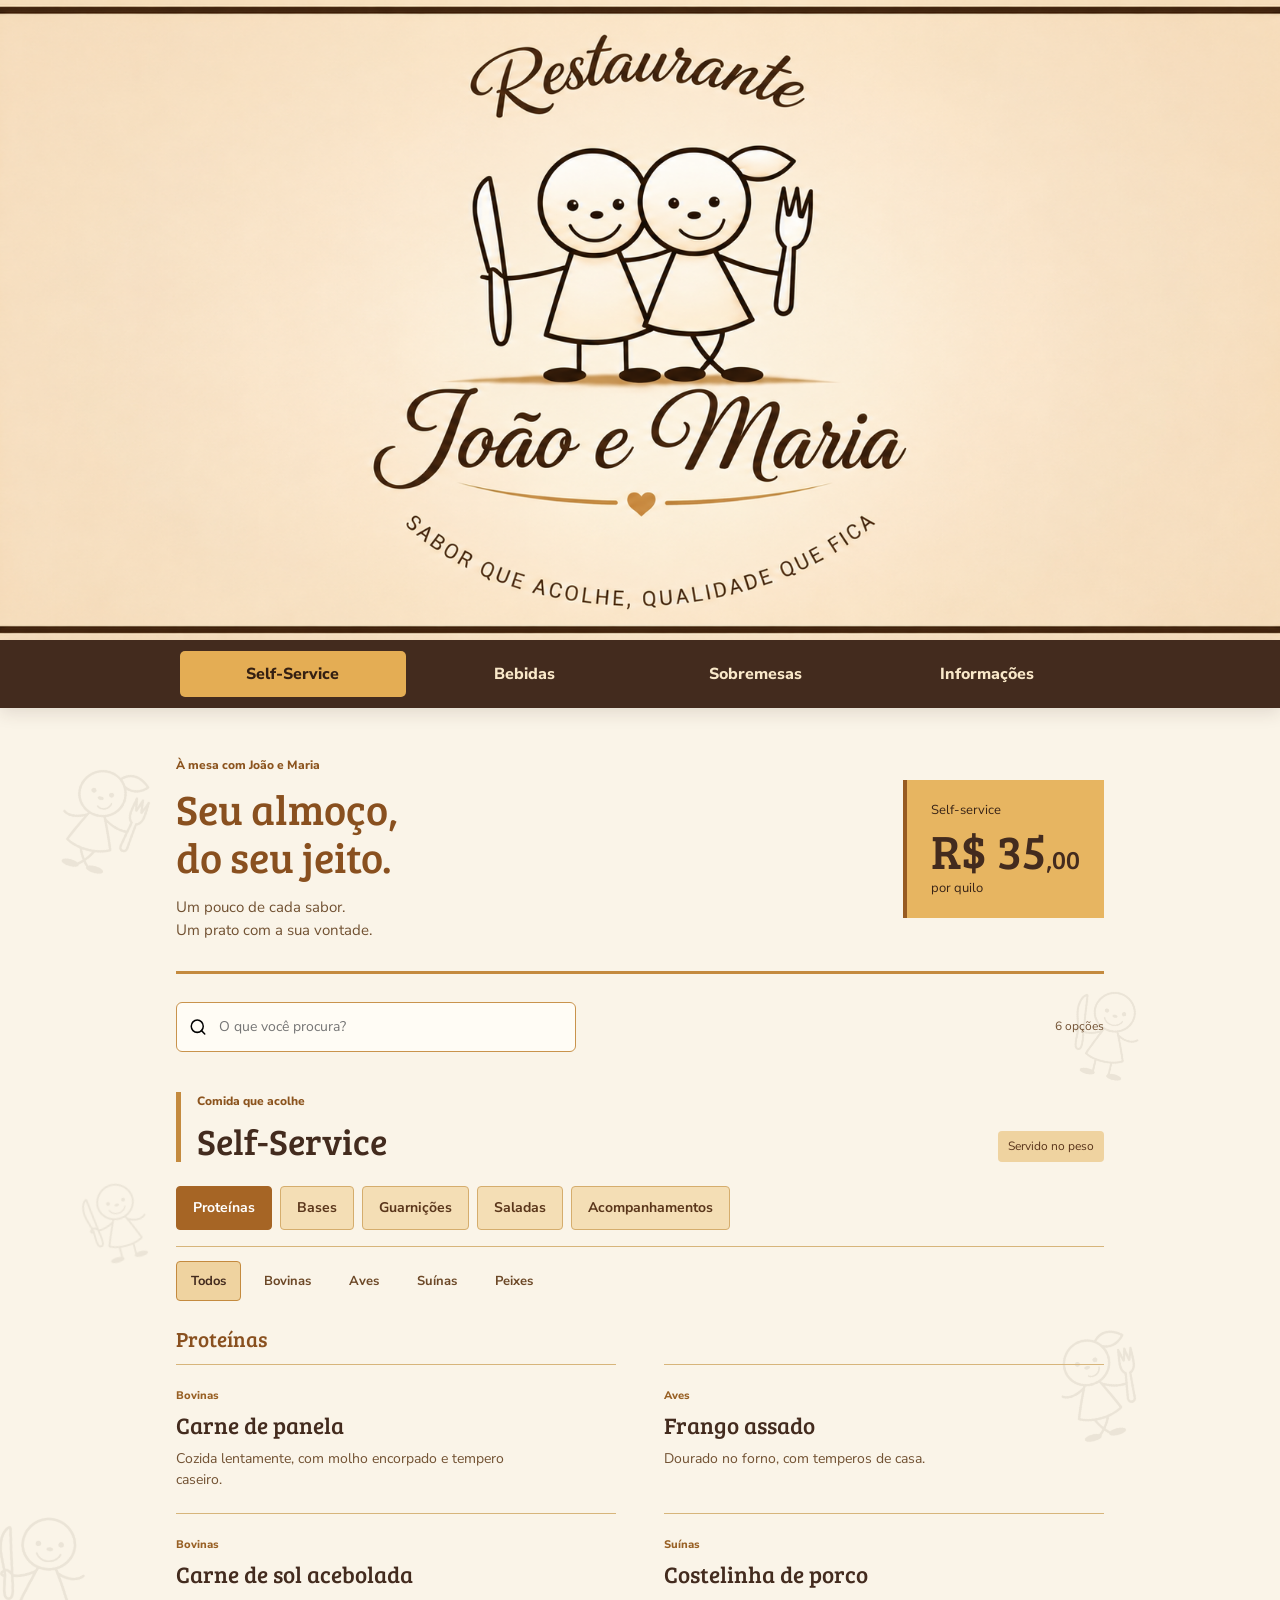
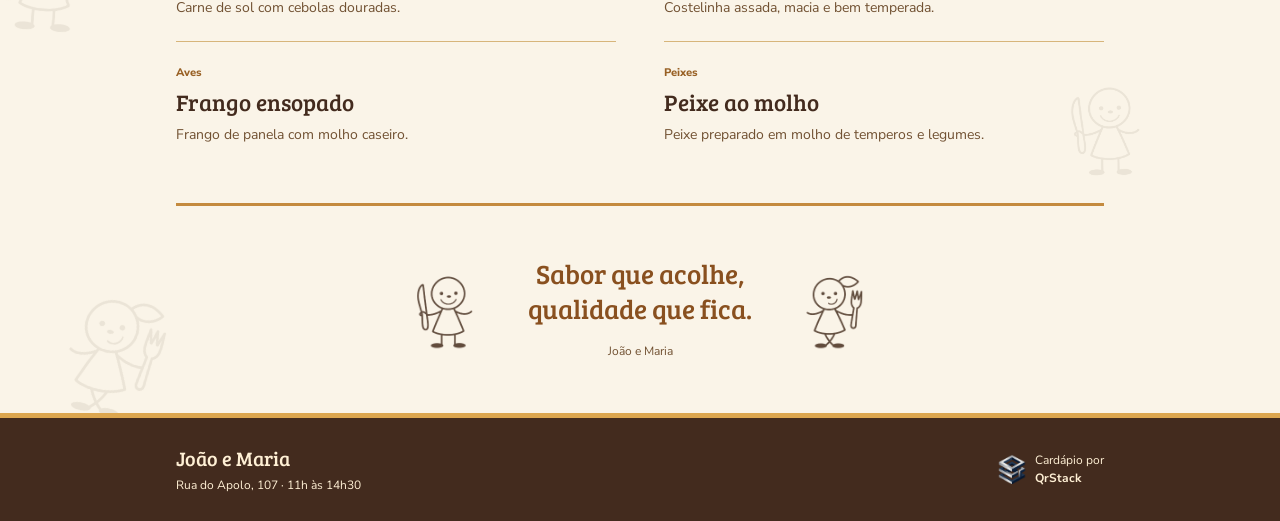
==== commit 3de45f6c: "Compact mobile opening and hide unnecessary back-to-top overlay" ====
--- a/index.html
+++ b/index.html
@@ -7,7 +7,7 @@
   <meta name="description" content="Restaurante João e Maria. Self-service por quilo na Rua do Apolo, 107. Das 11h às 14h30.">
   <link rel="preconnect" href="https://fonts.googleapis.com"><link rel="preconnect" href="https://fonts.gstatic.com" crossorigin>
   <link href="https://fonts.googleapis.com/css2?family=Bree+Serif&family=Nunito+Sans:wght@400;600;700;800&display=swap" rel="stylesheet">
-  <link rel="stylesheet" href="styles.css?v=6"><script src="script.js?v=5" defer></script>
+  <link rel="stylesheet" href="styles.css?v=7"><script src="script.js?v=7" defer></script>
 </head>
 <body>
   <a class="skip" href="#menu">Ir para o cardápio</a>
--- a/styles.css
+++ b/styles.css
@@ -3,7 +3,7 @@
 @media(max-width:650px){.preview-note{font-size:10px;padding:8px 12px}.preview-note span{margin:0 3px}.hero{min-height:0;padding:24px 14px}.hero-logo{width:300px;max-width:86vw}.hero-label{font-size:11px}.hero-details{gap:10px;font-size:12px}.hero-link{margin-top:14px}.nav-inner{padding:8px 12px;gap:2px}.nav-inner button{min-width:70px;font-size:12px;min-height:42px}.menu-nav{scroll-margin:0}main{padding:0 22px}.menu-intro{padding:32px 0 24px;gap:12px}.menu-intro h2{font-size:31px}.menu-intro p:last-child{font-size:12px}.small-label{font-size:10px}.price{padding-left:18px}.price strong{font-size:35px}.price strong span{font-size:20px}.price>span{font-size:11px}.price small{font-size:10px}.availability{gap:8px}.availability p{font-size:11px}.search-row{margin:22px 0 30px}.search-row>span{display:none}.search{width:100%}h2{font-size:29px}.section-heading{align-items:flex-start;flex-direction:column;gap:8px;margin-bottom:18px}.section-note{font-size:11px}.dish-list{grid-template-columns:1fr}.dish{padding:20px 0}.dish h3{font-size:23px}.dish p{font-size:13px;max-width:85%}.filter-group{gap:6px}.filter-group button{padding:7px 10px;font-size:11px}.closing{gap:6px;padding:35px 0}.closing .character{width:64px}.closing p{font-size:21px}.house dl{grid-template-columns:1fr;gap:22px}footer{padding:24px 22px 60px;align-items:flex-start;flex-direction:column;gap:22px}.scattered{opacity:.09}.back-top{right:12px;bottom:12px}}
 .hero{width:100%;height:auto;min-height:0;padding:0;justify-content:center;background:var(--cream);aspect-ratio:2/1;overflow:hidden;border-radius:0}
 .hero-logo{position:absolute;inset:0;display:block;width:100%;height:100%;max-width:none;object-fit:cover;mix-blend-mode:normal;transform:scale(1.06)}
-@media(max-width:650px){.hero{height:auto;aspect-ratio:1.15;padding:0}.hero-logo{width:100%;max-width:none;height:100%;min-height:0}}
+@media(max-width:650px){.hero{height:auto;aspect-ratio:1.8;padding:0}.hero-logo{width:100%;max-width:none;height:100%;min-height:0}}
 /* Stronger brand accents, with the approved hero left unchanged. */
 :root{--gold:#bc792b;--line:#d7b57b;--muted:#715132}
 .menu-nav{background:#432b1e;border-color:#432b1e;box-shadow:0 5px 16px #432b1e20}
@@ -33,4 +33,7 @@
 .scattered{opacity:.075}
 @media(max-width:650px){.nav-inner{padding:8px;gap:3px}.nav-inner button{min-width:0;font-size:11px;padding:8px 5px;flex:1}.price{padding:14px 12px;border-left-width:3px}.price strong{font-size:32px}.menu-intro{gap:14px}.categories{gap:7px}.categories button{font-size:12px;padding:9px 12px}.subcategories button{font-size:12px;padding:8px 10px}.selection-label{font-size:20px}.scattered{opacity:.065}}
 @media(max-width:650px){main{padding-inline:16px}.nav-inner{padding:8px 6px}.nav-inner button{min-height:48px;font-size:12px;white-space:normal;line-height:1.25}.search input{font-size:16px}.search button{width:44px;height:44px;flex-shrink:0}.subcategories button{min-height:44px}.dish p{max-width:100%;font-size:14px}.back-top{width:44px;height:44px;bottom:max(12px,env(safe-area-inset-bottom))}.menu-intro h2{font-size:28px}.closing .character{width:54px}}
+.back-top{visibility:hidden;opacity:0;pointer-events:none;transition:opacity .15s}
+.back-top.is-visible{visibility:visible;opacity:1;pointer-events:auto}
+@media(max-width:650px){.menu-intro{padding:18px 0;gap:12px}.menu-intro h2{font-size:24px}.menu-intro .small-label{margin-bottom:6px}.menu-intro p:last-child{display:none}.price{padding:10px 12px}.price strong{font-size:28px}.search-row{margin:16px 0 22px}.section-heading{flex-direction:row;align-items:center;margin-bottom:16px}.section-heading h2{font-size:26px}.section-heading .small-label{display:none}.section-note{font-size:10px;white-space:nowrap}.categories{gap:6px;padding-bottom:12px}.categories button{padding:8px 10px;min-height:44px}.subcategories{gap:4px;margin-bottom:12px}.subcategories button{padding:8px}.selection-label{margin-top:16px}.nav-inner button{min-height:44px}.scattered{opacity:.04}}
 @media(prefers-reduced-motion:reduce){html{scroll-behavior:auto}*{transition:none!important}}
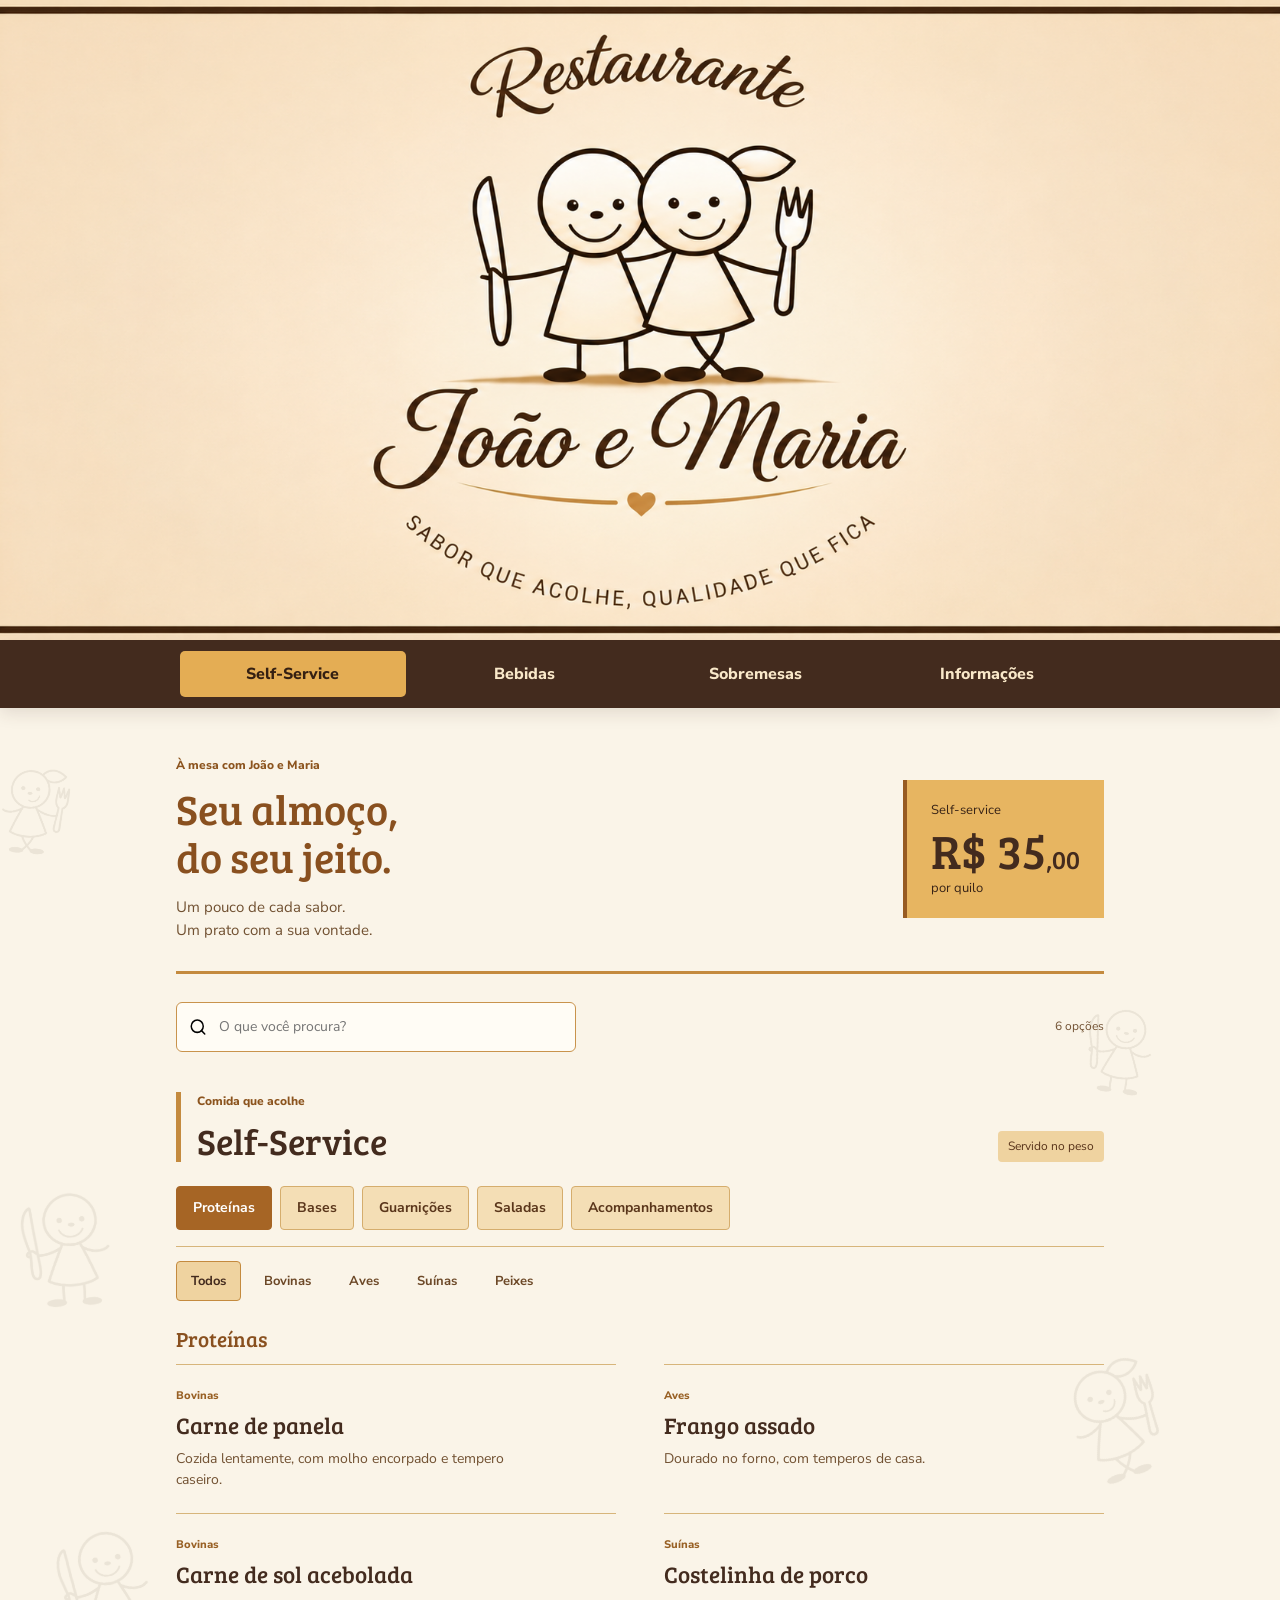
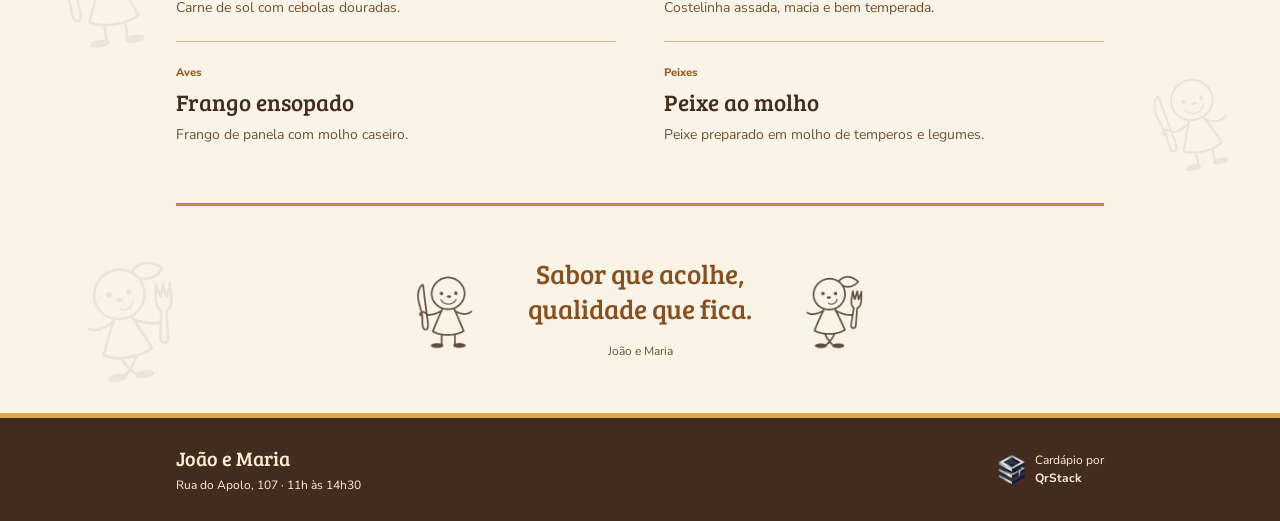
==== commit 45006bab: "Publish fresh menu entry and versioned asset filenames" ====
--- a/index.html
+++ b/index.html
@@ -7,7 +7,7 @@
   <meta name="description" content="Restaurante João e Maria. Self-service por quilo na Rua do Apolo, 107. Das 11h às 14h30.">
   <link rel="preconnect" href="https://fonts.googleapis.com"><link rel="preconnect" href="https://fonts.gstatic.com" crossorigin>
   <link href="https://fonts.googleapis.com/css2?family=Bree+Serif&family=Nunito+Sans:wght@400;600;700;800&display=swap" rel="stylesheet">
-  <link rel="stylesheet" href="styles.css?v=7"><script src="script.js?v=7" defer></script>
+  <link rel="stylesheet" href="menu-20261117.css"><script src="menu-20261117.js" defer></script>
 </head>
 <body>
   <a class="skip" href="#menu">Ir para o cardápio</a>
--- a/menu-20261117.css
+++ b/menu-20261117.css
@@ -0,0 +1,39 @@
+:root{--paper:#faf4e8;--cream:#f6e8ce;--ink:#432b1e;--gold:#b47b37;--muted:#75604b;--line:#d9c6a6;--white:#fffcf5;--display:'Bree Serif',Georgia,serif;--body:'Nunito Sans',Arial,sans-serif}*{box-sizing:border-box;letter-spacing:0;min-width:0}html{scroll-behavior:smooth;scroll-padding-top:88px}body{margin:0;background:var(--paper);color:var(--ink);font:16px/1.55 var(--body);position:relative}button,input,a{-webkit-tap-highlight-color:transparent}button,input{font:inherit}button,a{touch-action:manipulation}button{cursor:pointer}a{color:inherit}button:focus-visible,a:focus-visible,input:focus-visible{outline:3px solid var(--gold);outline-offset:4px}::selection{background:#e4bd81;color:var(--ink)}[hidden]{display:none!important}.sr-only,.skip:not(:focus){position:absolute;width:1px;height:1px;overflow:hidden;clip-path:inset(50%)}.skip:focus{position:fixed;z-index:100;background:var(--white);padding:16px}.preview-note{position:relative;z-index:2;background:var(--ink);color:#fff4dd;text-align:center;padding:7px 16px;font-size:12px}.preview-note span{margin:0 6px}#characters{position:absolute;inset:0;overflow:hidden;pointer-events:none;z-index:0}.character{display:block;background-image:url('assets/personagens.png');background-size:200% 100%;background-repeat:no-repeat;aspect-ratio:1}.joao{background-position:left}.maria{background-position:right}.scattered{position:absolute;opacity:.105;transform:rotate(var(--rotation));width:var(--size)}.hero{position:relative;z-index:1;display:flex;flex-direction:column;align-items:center;text-align:center;padding:26px 20px 28px;min-height:540px;background:var(--cream)}.hero-label{font-size:12px;font-weight:800;margin:0 0 8px}.hero-logo{width:390px;height:auto;max-width:83vw;mix-blend-mode:multiply}.hero-details{display:flex;gap:16px;align-items:center;font-size:14px;font-weight:700;margin-top:10px}.hero-details i{width:4px;height:4px;background:var(--gold);border-radius:50%}.hero-link{display:flex;align-items:center;gap:8px;text-decoration:none;font-size:12px;margin-top:18px;color:var(--muted)}.menu-nav{position:sticky;top:0;z-index:20;background:var(--white);border-top:1px solid var(--line);border-bottom:1px solid var(--line);box-shadow:0 5px 14px #432b1e09}.nav-inner{max-width:960px;margin:auto;display:flex;gap:6px;padding:10px 20px;overflow:auto;scrollbar-width:none}.nav-inner button{flex:1;min-width:100px;min-height:46px;white-space:nowrap;border:0;background:none;color:var(--muted);border-radius:5px;font-weight:800;transition:background .18s,color .18s}.nav-inner button[aria-selected=true]{background:var(--ink);color:#fff7e7}.nav-inner button:hover:not([aria-selected=true]){background:#f1e2c9}main{position:relative;z-index:1;max-width:1000px;margin:auto;padding:0 36px}h2{font:36px/1.15 var(--display);margin:0}.small-label{font-size:12px;font-weight:800;color:#876031;margin:0 0 10px}.menu-intro{display:flex;align-items:center;justify-content:space-between;gap:30px;padding:48px 0 28px}.menu-intro h2{font-size:42px}.menu-intro p:last-child{font-size:15px;color:var(--muted);margin-bottom:0}.price{border-left:1px solid var(--line);padding:16px 0 16px 40px;display:flex;flex-direction:column;align-items:flex-start;flex-shrink:0}.price>span{font-size:13px}.price strong{font:48px/1.2 var(--display);white-space:nowrap}.price strong span{font-size:26px}.price small{font-size:11px;color:var(--muted);margin-top:8px;text-decoration:underline;text-decoration-color:#c5a981;text-underline-offset:4px}.availability{display:flex;gap:12px;align-items:center;padding:14px 0;border-block:1px solid var(--line);color:var(--muted)}.availability img{flex-shrink:0}.availability p{margin:0;font-size:13px;max-width:65ch}.search-row{display:flex;align-items:center;gap:16px;margin:28px 0 40px}.search{display:flex;align-items:center;gap:10px;border:1px solid var(--line);border-radius:6px;background:var(--white);padding:0 12px;width:min(100%,400px)}.search input{border:0;outline:0;background:none;width:100%;min-height:48px;color:var(--ink);font-size:14px}.search:focus-within{outline:2px solid var(--gold);outline-offset:2px}.search button{border:0;background:none;display:grid;place-items:center;width:32px;height:38px}.search-row>span{font-size:12px;color:var(--muted);margin-left:auto;white-space:nowrap}.section-heading{display:flex;align-items:flex-end;justify-content:space-between;gap:18px;margin-bottom:24px}.section-note{font-size:12px;color:var(--muted);padding-bottom:4px}.filter-group{display:flex;gap:8px;flex-wrap:wrap;margin-bottom:24px}.filter-group button{background:#fffcf5;border:1px solid var(--line);border-radius:4px;padding:8px 14px;min-height:40px;font-size:12px;color:var(--muted);font-weight:700}.filter-group button[aria-pressed=true]{border-color:var(--gold);background:#f0dfc0;color:var(--ink)}.dish-list{display:grid;grid-template-columns:repeat(2,minmax(0,1fr));column-gap:48px}.dish{padding:22px 0;border-top:1px solid var(--line);position:relative}.dish-group{font-size:11px;color:#886335;display:block;margin-bottom:7px}.dish h3{font:23px/1.25 var(--display);margin:0 0 8px}.dish p{font-size:14px;color:var(--muted);margin:0;max-width:44ch}.dish .item-price{font-size:11px;display:block;margin-top:10px;color:#886335}.menu-panel{min-height:220px}.house dl{margin:30px 0;display:grid;grid-template-columns:repeat(3,1fr);gap:24px}.house dt{font-size:12px;color:var(--muted)}.house dd{margin:6px 0 0;font:22px/1.3 var(--display)}.house-note{max-width:60ch;color:var(--muted);font-size:14px}.address-copy{display:inline-flex;align-items:center;gap:10px;background:var(--ink);color:var(--white);border:0;border-radius:5px;min-height:46px;padding:10px 18px}.address-copy img{filter:invert(1)}#copy-status{display:block;font-size:13px;margin-top:8px}#empty{padding:36px 0;color:var(--muted)}.closing{display:flex;justify-content:center;gap:30px;align-items:center;border-top:1px solid var(--line);padding:50px 0;margin-top:35px;text-align:center}.closing .character{width:100px;opacity:.75;flex-shrink:0}.closing p{font:27px/1.3 var(--display);margin:0 0 12px}.closing div>span{font-size:12px;color:var(--muted)}footer{position:relative;z-index:1;border-top:1px solid var(--line);background:#efe0c5;padding:26px max(24px,calc((100vw - 928px)/2));display:flex;align-items:center;justify-content:space-between;gap:20px;font-size:12px}footer>div{display:flex;flex-direction:column;gap:4px}footer strong{font:20px var(--display)}footer a{display:flex;align-items:center;gap:8px;text-decoration:none}footer a span{display:flex;flex-direction:column}.back-top{position:fixed;bottom:18px;right:18px;z-index:25;width:40px;height:40px;display:grid;place-items:center;background:var(--white);border:1px solid var(--line);border-radius:6px;box-shadow:0 4px 14px #432b1e10}.back-top img{transform:rotate(180deg)}
+@media(min-width:1400px){.hero{padding-block:30px;min-height:560px}.hero-logo{width:410px}}
+@media(max-width:650px){.preview-note{font-size:10px;padding:8px 12px}.preview-note span{margin:0 3px}.hero{min-height:0;padding:24px 14px}.hero-logo{width:300px;max-width:86vw}.hero-label{font-size:11px}.hero-details{gap:10px;font-size:12px}.hero-link{margin-top:14px}.nav-inner{padding:8px 12px;gap:2px}.nav-inner button{min-width:70px;font-size:12px;min-height:42px}.menu-nav{scroll-margin:0}main{padding:0 22px}.menu-intro{padding:32px 0 24px;gap:12px}.menu-intro h2{font-size:31px}.menu-intro p:last-child{font-size:12px}.small-label{font-size:10px}.price{padding-left:18px}.price strong{font-size:35px}.price strong span{font-size:20px}.price>span{font-size:11px}.price small{font-size:10px}.availability{gap:8px}.availability p{font-size:11px}.search-row{margin:22px 0 30px}.search-row>span{display:none}.search{width:100%}h2{font-size:29px}.section-heading{align-items:flex-start;flex-direction:column;gap:8px;margin-bottom:18px}.section-note{font-size:11px}.dish-list{grid-template-columns:1fr}.dish{padding:20px 0}.dish h3{font-size:23px}.dish p{font-size:13px;max-width:85%}.filter-group{gap:6px}.filter-group button{padding:7px 10px;font-size:11px}.closing{gap:6px;padding:35px 0}.closing .character{width:64px}.closing p{font-size:21px}.house dl{grid-template-columns:1fr;gap:22px}footer{padding:24px 22px 60px;align-items:flex-start;flex-direction:column;gap:22px}.scattered{opacity:.09}.back-top{right:12px;bottom:12px}}
+.hero{width:100%;height:auto;min-height:0;padding:0;justify-content:center;background:var(--cream);aspect-ratio:2/1;overflow:hidden;border-radius:0}
+.hero-logo{position:absolute;inset:0;display:block;width:100%;height:100%;max-width:none;object-fit:cover;mix-blend-mode:normal;transform:scale(1.06)}
+@media(max-width:650px){.hero{height:auto;aspect-ratio:1.8;padding:0}.hero-logo{width:100%;max-width:none;height:100%;min-height:0}}
+/* Stronger brand accents, with the approved hero left unchanged. */
+:root{--gold:#bc792b;--line:#d7b57b;--muted:#715132}
+.menu-nav{background:#432b1e;border-color:#432b1e;box-shadow:0 5px 16px #432b1e20}
+.nav-inner button{color:#f9e8c9}
+.nav-inner button[aria-selected=true]{background:#e4ad54;color:#352012}
+.nav-inner button:hover:not([aria-selected=true]){background:#65422a;color:#fff}
+.menu-intro{position:relative;border-bottom:3px solid #c48a3e}
+.menu-intro h2{color:#89501f}
+.small-label{color:#8c541e}
+.price{background:#e7b561;border:0;border-left:4px solid #975b22;padding:20px 24px;color:#392417}
+.price strong{color:#432b1e}
+.section-heading{border-left:5px solid #c48a3e;padding-left:16px}
+.section-note{background:#efd3a0;color:#583319;padding:6px 10px;border-radius:4px}
+.categories{gap:8px;padding-bottom:16px;border-bottom:1px solid var(--line);margin-bottom:14px}
+.categories button{background:#f4deb5;border-color:#d5ad6d;color:#5a361b;font-size:14px;min-height:44px;padding:10px 16px}
+.categories button[aria-pressed=true]{background:#a66525;border-color:#a66525;color:#fff}
+.subcategories{margin-bottom:18px;gap:8px}
+.subcategories button{background:transparent;border-color:transparent;color:#6c4827;font-size:13px}
+.subcategories button[aria-pressed=true]{background:#efd3a0;border-color:#c48a3e;color:#432b1e}
+.selection-label{font:21px/1.3 var(--display);color:#89501f;margin:24px 0 12px}
+.dish{border-top-color:#d7b57b}
+.dish-group{color:#986024;font-weight:800}
+.search{border-color:#c9934c}
+.closing{border-top:3px solid #c48a3e}
+.closing p{color:#89501f}
+footer{background:#432b1e;color:#fff0d5;border-top:5px solid #dca64f}
+.scattered{opacity:.075}
+@media(max-width:650px){.nav-inner{padding:8px;gap:3px}.nav-inner button{min-width:0;font-size:11px;padding:8px 5px;flex:1}.price{padding:14px 12px;border-left-width:3px}.price strong{font-size:32px}.menu-intro{gap:14px}.categories{gap:7px}.categories button{font-size:12px;padding:9px 12px}.subcategories button{font-size:12px;padding:8px 10px}.selection-label{font-size:20px}.scattered{opacity:.065}}
+@media(max-width:650px){main{padding-inline:16px}.nav-inner{padding:8px 6px}.nav-inner button{min-height:48px;font-size:12px;white-space:normal;line-height:1.25}.search input{font-size:16px}.search button{width:44px;height:44px;flex-shrink:0}.subcategories button{min-height:44px}.dish p{max-width:100%;font-size:14px}.back-top{width:44px;height:44px;bottom:max(12px,env(safe-area-inset-bottom))}.menu-intro h2{font-size:28px}.closing .character{width:54px}}
+.back-top{visibility:hidden;opacity:0;pointer-events:none;transition:opacity .15s}
+.back-top.is-visible{visibility:visible;opacity:1;pointer-events:auto}
+@media(max-width:650px){.menu-intro{padding:18px 0;gap:12px}.menu-intro h2{font-size:24px}.menu-intro .small-label{margin-bottom:6px}.menu-intro p:last-child{display:none}.price{padding:10px 12px}.price strong{font-size:28px}.search-row{margin:16px 0 22px}.section-heading{flex-direction:row;align-items:center;margin-bottom:16px}.section-heading h2{font-size:26px}.section-heading .small-label{display:none}.section-note{font-size:10px;white-space:nowrap}.categories{gap:6px;padding-bottom:12px}.categories button{padding:8px 10px;min-height:44px}.subcategories{gap:4px;margin-bottom:12px}.subcategories button{padding:8px}.selection-label{margin-top:16px}.nav-inner button{min-height:44px}.scattered{opacity:.04}}
+@media(prefers-reduced-motion:reduce){html{scroll-behavior:auto}*{transition:none!important}}
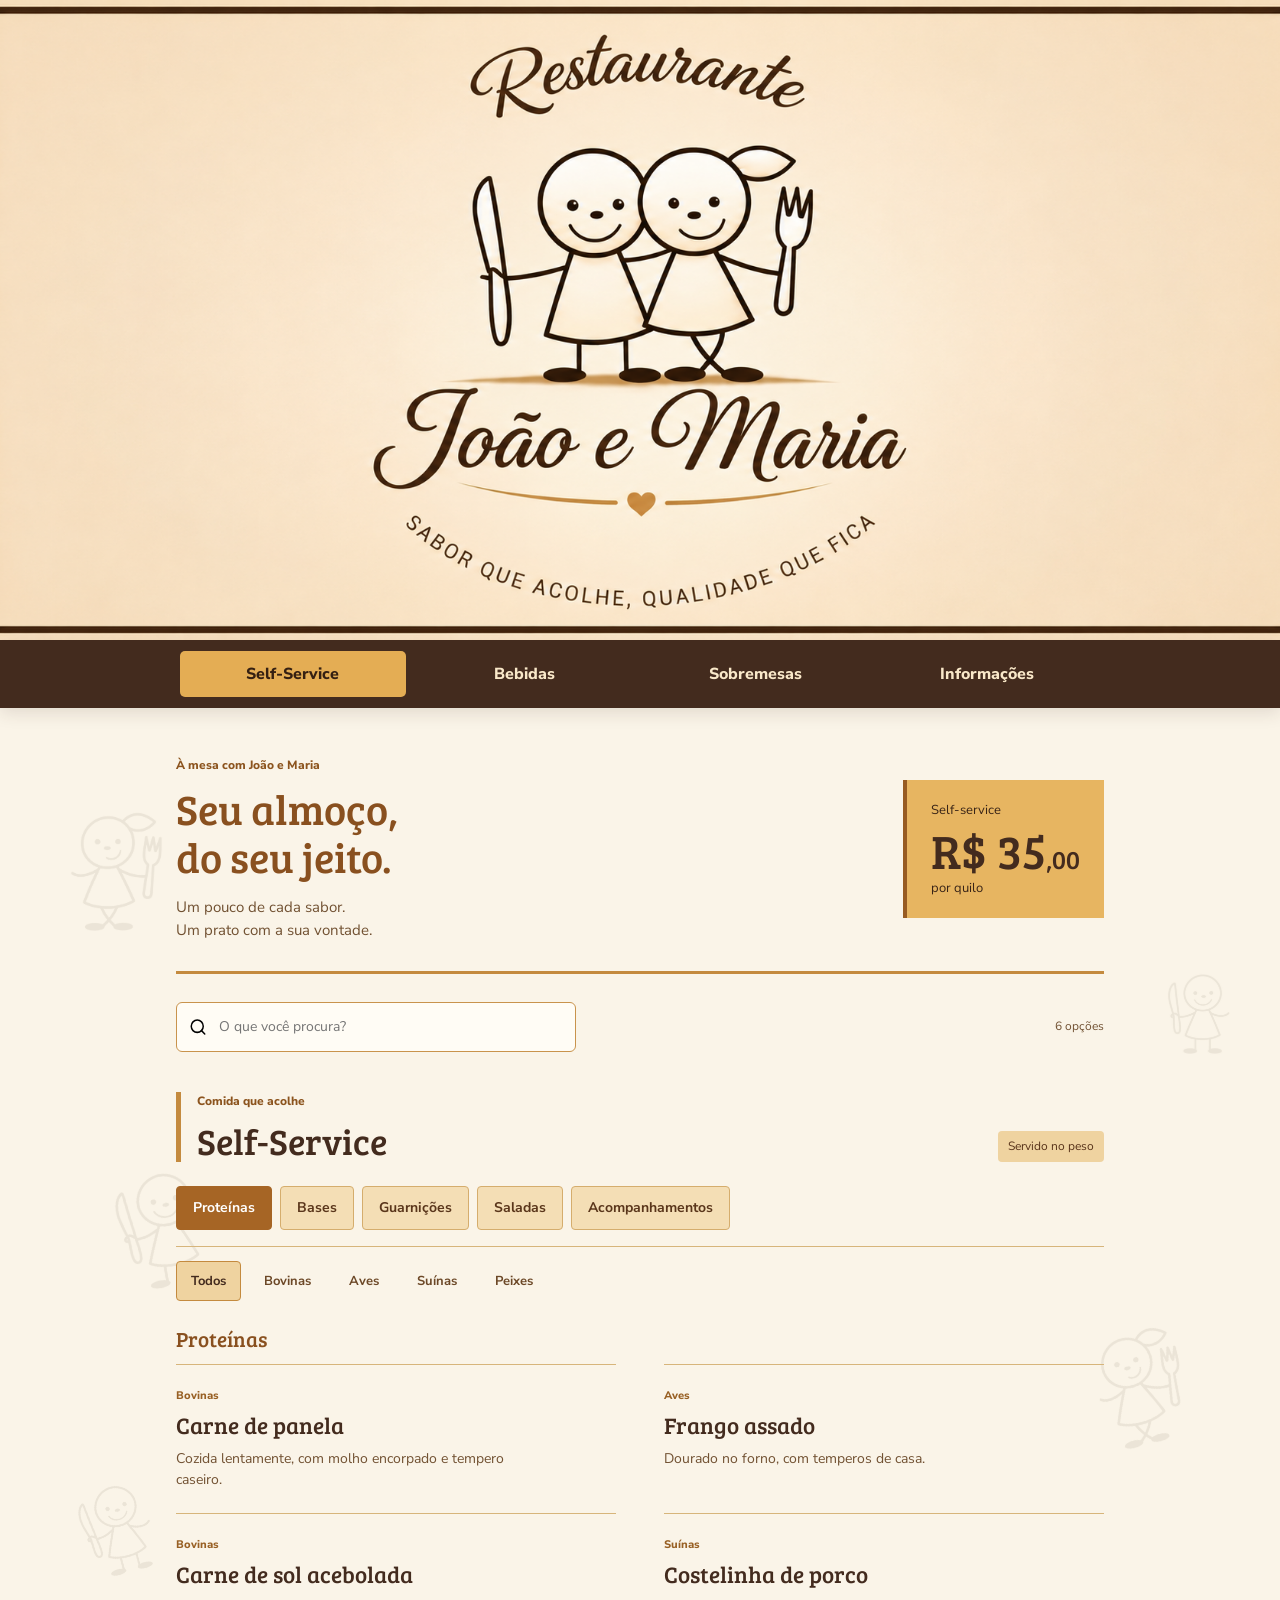
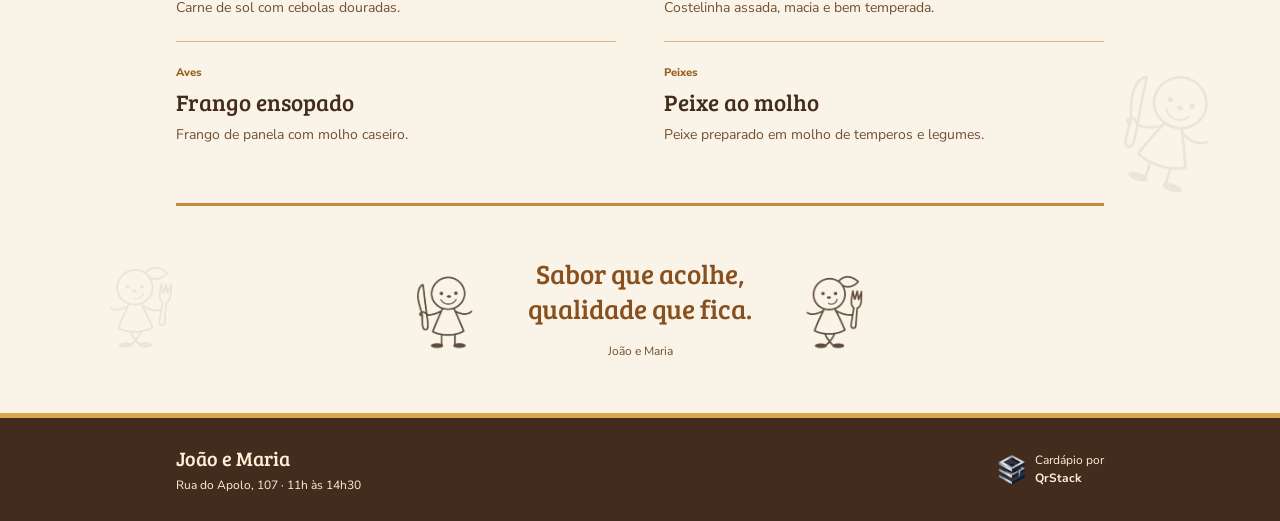
==== commit bdcf771c: "Embed compact mobile layout in main entry page" ====
--- a/index.html
+++ b/index.html
@@ -8,6 +8,20 @@
   <link rel="preconnect" href="https://fonts.googleapis.com"><link rel="preconnect" href="https://fonts.gstatic.com" crossorigin>
   <link href="https://fonts.googleapis.com/css2?family=Bree+Serif&family=Nunito+Sans:wght@400;600;700;800&display=swap" rel="stylesheet">
   <link rel="stylesheet" href="menu-20261117.css"><script src="menu-20261117.js" defer></script>
+  <style>
+    @media(max-width:650px){
+      .hero{aspect-ratio:2/1!important;min-height:0!important;padding:0!important;overflow:hidden}
+      .hero-logo{position:absolute;inset:0;width:100%!important;height:100%!important;max-width:none!important;object-fit:cover;transform:scale(1.06)}
+      .menu-intro{display:block;padding:12px 0;border-bottom:0}
+      .menu-intro>div:first-child{display:none}
+      .price{display:flex;flex-direction:row;align-items:center;justify-content:center;gap:10px;padding:10px 12px;border:0;background:#efd3a0}
+      .price strong{font-size:27px;line-height:1.2}.price strong span{font-size:18px}
+      .search-row{margin:0 0 18px}.section-heading{margin-bottom:12px}
+      .categories{flex-wrap:nowrap;overflow-x:auto;padding:2px 0 10px;scrollbar-width:thin}
+      .categories button{flex:0 0 auto;white-space:nowrap}
+      .back-top{display:none!important}
+    }
+  </style>
 </head>
 <body>
   <a class="skip" href="#menu">Ir para o cardápio</a>
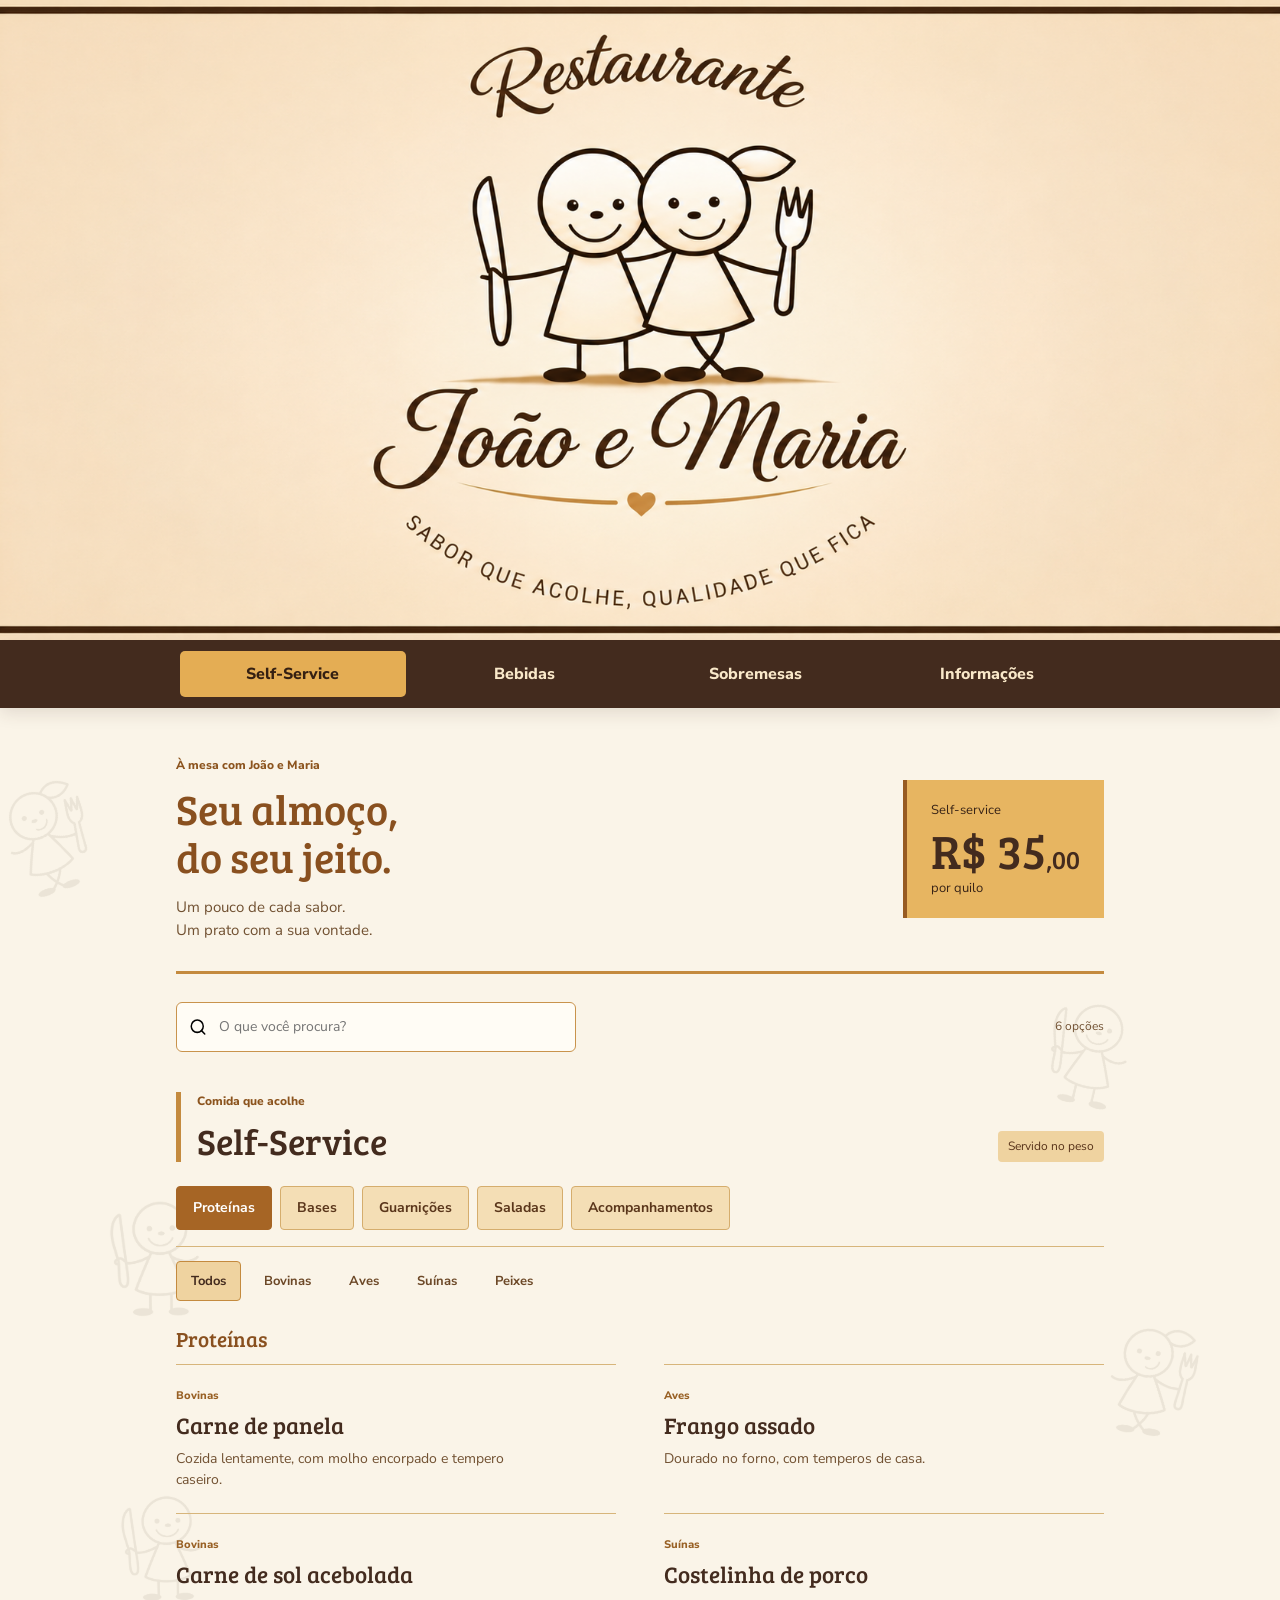
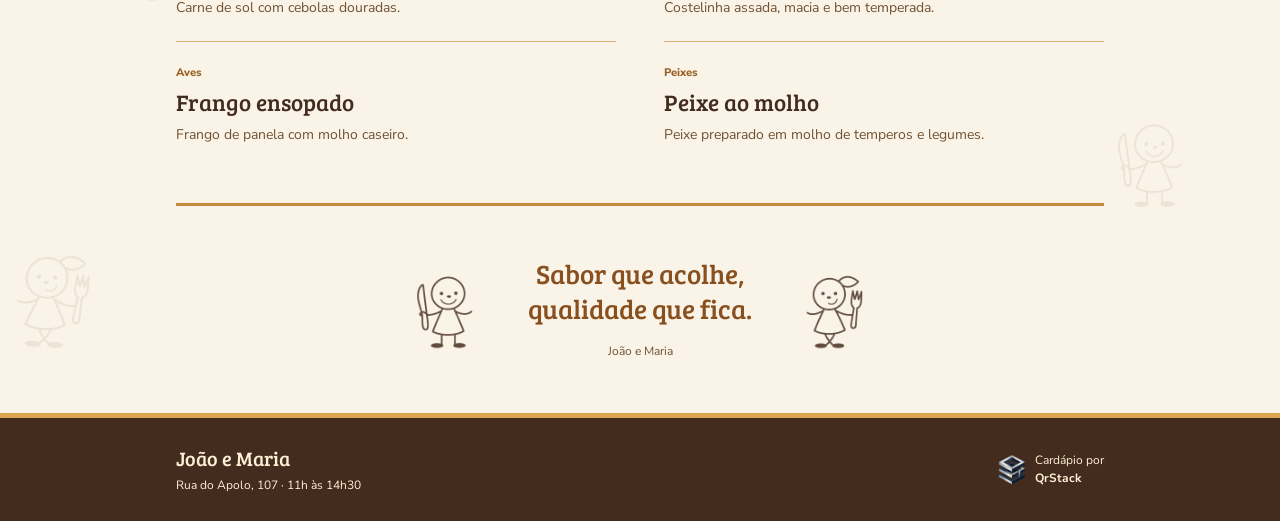
==== commit 7625951d: "Display complete restaurant logo in full-height mobile hero" ====
--- a/index.html
+++ b/index.html
@@ -10,8 +10,8 @@
   <link rel="stylesheet" href="menu-20261117.css"><script src="menu-20261117.js" defer></script>
   <style>
     @media(max-width:650px){
-      .hero{aspect-ratio:2/1!important;min-height:0!important;padding:0!important;overflow:hidden}
-      .hero-logo{position:absolute;inset:0;width:100%!important;height:100%!important;max-width:none!important;object-fit:cover;transform:scale(1.06)}
+      .hero{aspect-ratio:auto!important;height:calc(100svh - 24px)!important;min-height:0!important;padding:0!important;overflow:hidden;background:#f9e6c9}
+      .hero-logo{position:absolute;inset:0;width:100%!important;height:100%!important;max-width:none!important;object-fit:contain;transform:none}
       .menu-intro{display:block;padding:12px 0;border-bottom:0}
       .menu-intro>div:first-child{display:none}
       .price{display:flex;flex-direction:row;align-items:center;justify-content:center;gap:10px;padding:10px 12px;border:0;background:#efd3a0}
@@ -27,7 +27,7 @@
   <a class="skip" href="#menu">Ir para o cardápio</a>
   <div id="characters" aria-hidden="true"></div>
   <header class="hero" id="inicio">
-    <img class="hero-logo" src="assets/hero-retangular.png" alt="Restaurante João e Maria — Sabor que acolhe, qualidade que fica" width="1774" height="887" fetchpriority="high">
+    <picture><source media="(max-width:650px)" srcset="assets/hero-mobile.png"><img class="hero-logo" src="assets/hero-retangular.png" alt="Restaurante João e Maria — Sabor que acolhe, qualidade que fica" width="1774" height="887" fetchpriority="high"></picture>
     <h1 class="sr-only">Restaurante João e Maria</h1>
   </header>
   <nav class="menu-nav" aria-label="Cardápio"><div class="nav-inner" role="tablist" aria-label="Categorias">
